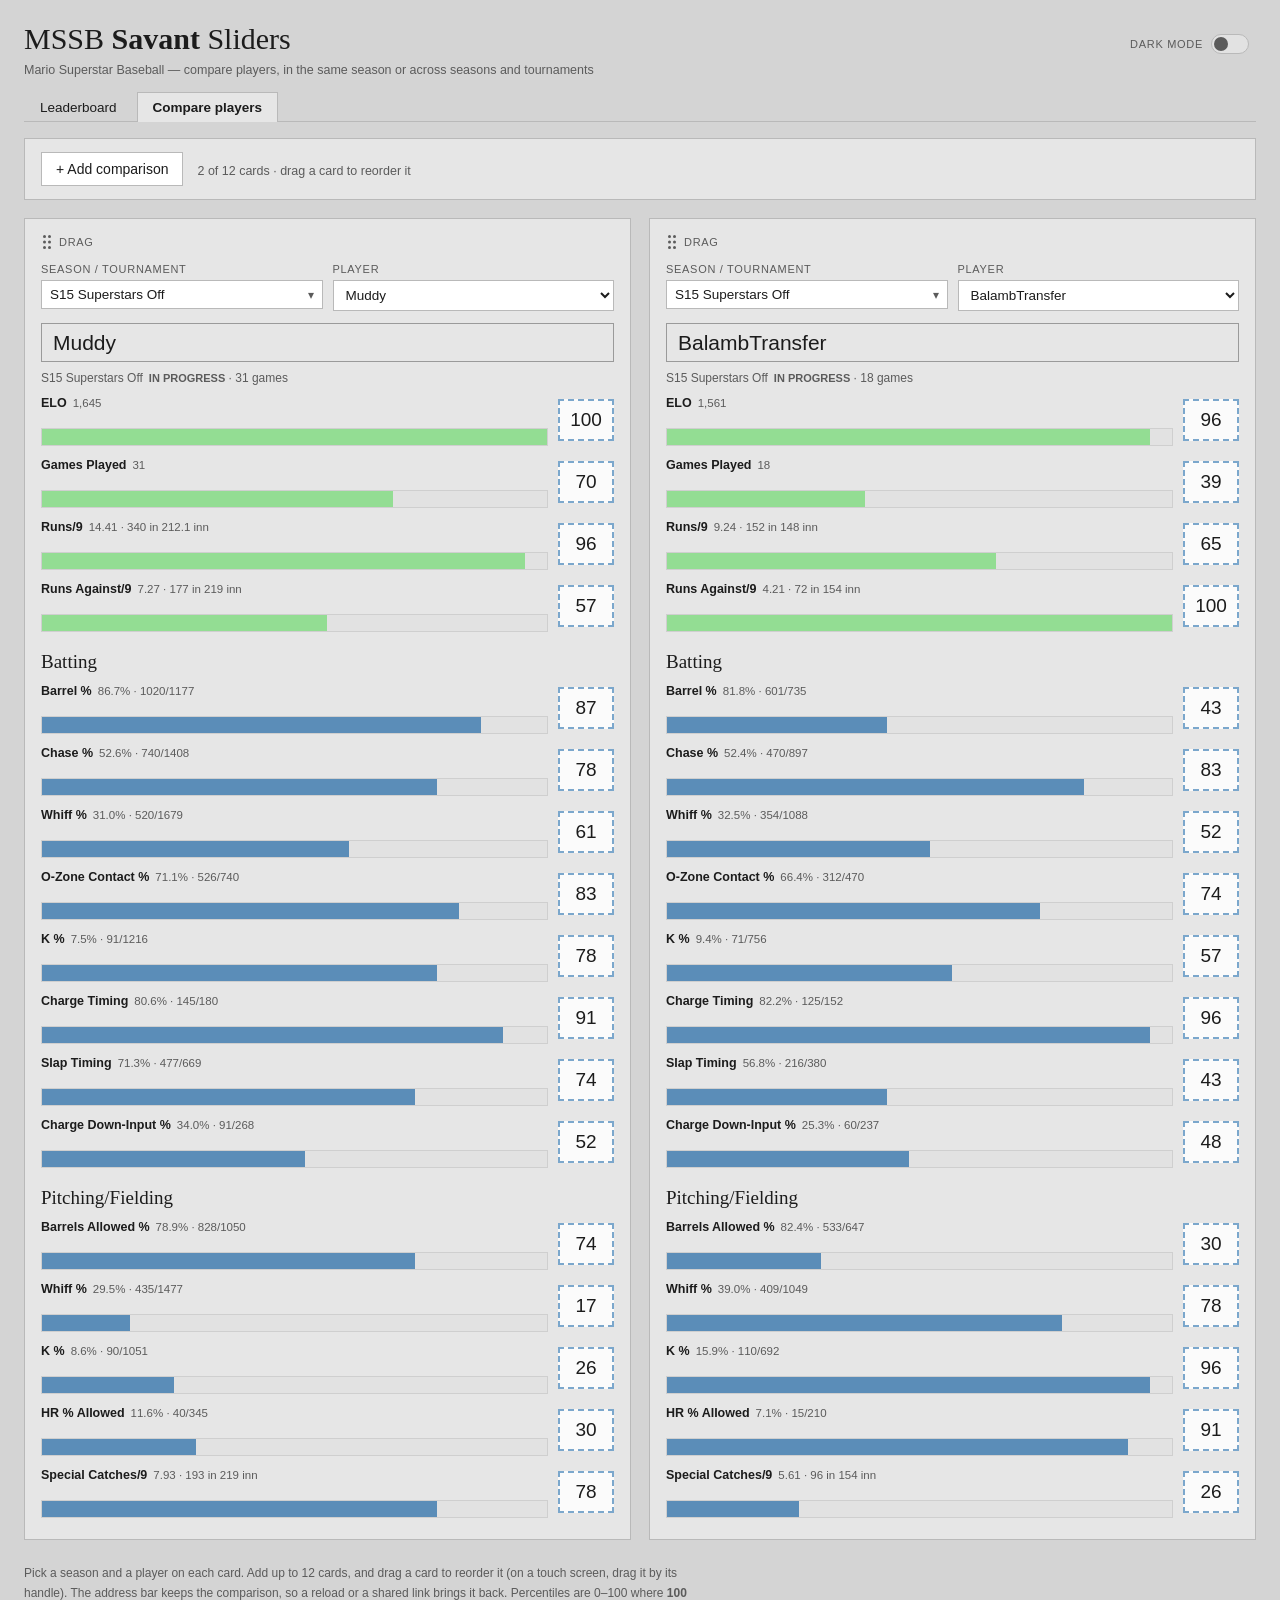
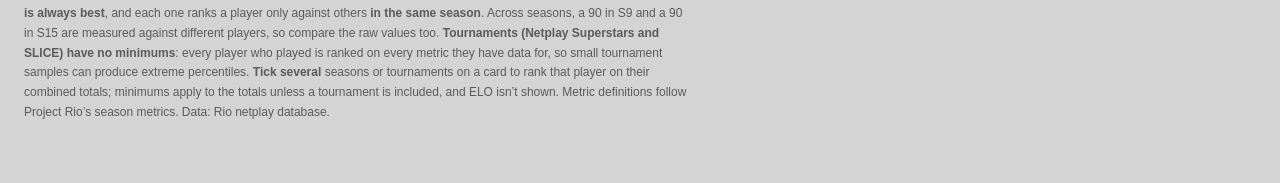
==== site/compare.html @ ea359dae "Add the official SLICE stars-off tournaments Discovery now also matches the official SLICE stars-off" ====
<!DOCTYPE html>
<html lang="en">
<head>
<meta charset="utf-8">
<meta name="viewport" content="width=device-width, initial-scale=1">
<title>Compare Players · MSSB Savant Sliders</title>
<script>
/* Apply a saved theme before the first paint, so a reload in dark mode doesn't flash light. */
try{var t=localStorage.getItem("mssb-theme");if(t==="dark"||t==="light")document.documentElement.setAttribute("data-theme",t);}catch(e){}
</script>
<link rel="stylesheet" href="shared.css">
<style>
  .controls .note{color:var(--muted);font-size:12.5px;margin:0 0 8px}

  /* Cards fill the row: two share it half and half; more wrap at 320px. */
  .cards{display:grid;grid-template-columns:repeat(auto-fit,minmax(min(320px,100%),1fr));gap:18px}
  .controls .note{min-width:0}
  .card{padding:10px 16px 16px;min-width:0;user-select:none;-webkit-user-select:none}

  .card-head{display:flex;align-items:center;justify-content:space-between;margin:0 -8px 8px}
  .grip{display:flex;align-items:center;gap:7px;background:none;border:1px solid transparent;
        padding:4px 8px;color:var(--muted);cursor:grab;touch-action:none;font-family:var(--sans);
        font-size:11px;text-transform:uppercase;letter-spacing:.7px}
  .grip:hover{border-color:var(--line);color:var(--ink)}
  .card-remove{background:none;border:1px solid transparent;font-size:23px;line-height:1;
               width:32px;height:32px;cursor:pointer;color:var(--muted)}
  .card-remove:hover{color:var(--ink);border-color:var(--line)}

  /* minmax(0,1fr) and min-width:0 let the menus shrink below their longest
     option, which would otherwise push a narrow card past the screen edge. */
  .card-controls{display:grid;grid-template-columns:minmax(0,1fr) minmax(0,1fr);gap:10px;margin-bottom:12px}
  .card-controls label{display:block;min-width:0;font-size:11px;color:var(--muted);text-transform:uppercase;
                       letter-spacing:.7px}
  .c-field{min-width:0}
  .card .picker-btn{margin-top:5px;padding:6px 8px;font-size:13.5px}
  .card-controls select{display:block;width:100%;margin-top:5px;background:var(--surface);color:var(--ink);
                        border:1px solid var(--line);padding:6px 8px;font-size:13.5px;
                        font-family:var(--sans);text-transform:none;letter-spacing:0}

  .c-title{background:var(--chrome);border:1px solid var(--boxborder);padding:5px 11px;font-size:21px;
           line-height:1.3;overflow:hidden;text-overflow:ellipsis;white-space:nowrap}
  .c-meta{color:var(--muted);font-size:12px;line-height:1.5;margin:7px 0 2px;min-height:18px}
  .floor-note{color:var(--why)}

  /* Every row is the same height in every card, so a metric sits at the same
     height across the whole comparison and can be read straight across. */
  .card .grp{font-size:19px;margin:14px 0 4px}
  .crow{display:grid;grid-template-columns:minmax(0,1fr) 56px;gap:10px;align-items:center;height:62px}
  .cstack{display:flex;flex-direction:column;min-width:0}
  .clab{font-size:12.5px;font-weight:700;line-height:1.35;white-space:nowrap;overflow:hidden;
        text-overflow:ellipsis}
  .clab .raw{display:inline;margin:0 0 0 6px}
  .card .why{height:15px;margin:0;white-space:nowrap;overflow:hidden;text-overflow:ellipsis}
  .card .strack{height:18px;margin-top:2px}
  .card .sval{height:42px;font-size:19px}
  .card .sval.na{font-size:14px}

  /* ---- dragging ---- */
  .card-placeholder{border:2px dashed var(--boxline);background:var(--drop-zone)}
  .card.dragging{box-shadow:0 16px 40px var(--shadow);opacity:.97}
  body.is-dragging, body.is-dragging *{cursor:grabbing !important}
</style>
</head>
<body>
<div class="wrap">
<header>
  <div class="topbar">
    <h1>MSSB <b>Savant</b> Sliders</h1>
    <button type="button" class="theme-toggle" id="theme-toggle" role="switch" aria-checked="false">
      <span>Dark mode</span><span class="tt-track" aria-hidden="true"><span class="tt-knob"></span></span>
    </button>
  </div>
  <p class="meta">Mario Superstar Baseball &mdash; compare players, in the same season or across seasons and tournaments</p>
  <nav class="tabs" aria-label="Pages">
    <a href="index.html">Leaderboard</a>
    <a href="compare.html" aria-current="page">Compare players</a>
  </nav>
</header>

<div id="warn"></div>

<div class="controls">
  <div>
    <button type="button" class="btn" id="add">+ Add comparison</button>
  </div>
  <p class="note" id="count"></p>
</div>

<div class="cards" id="cards"></div>
<div class="sr-only" id="live" aria-live="polite"></div>

<footer>
  Pick a season and a player on each card. Add up to 12 cards, and drag a card to reorder it
  (on a touch screen, drag it by its handle). The address bar keeps the comparison, so a
  reload or a shared link brings it back.
  Percentiles are 0&ndash;100 where <b>100 is always best</b>, and each one ranks a player only
  against others <b>in the same season</b>. Across seasons, a 90 in S9 and a 90 in S15 are
  measured against different players, so compare the raw values too.
  <b>Tournaments (Netplay Superstars and SLICE) have no minimums</b>: every player who played is ranked on every
  metric they have data for, so small tournament samples can produce extreme percentiles.
  <b>Tick several</b> seasons or tournaments on a card to rank that player on their combined totals;
  minimums apply to the totals unless a tournament is included, and ELO isn&rsquo;t shown.
  Metric definitions follow Project Rio&rsquo;s season metrics. Data: Rio netplay database.
</footer>
</div>

<script src="data/manifest.js"></script>
<script src="shared.js"></script>
<script>
"use strict";
const {METRICS, GROUPS, GCOLOR, fmt, esc, whyNot} = MSSB;
const MAX_CARDS = 12, MIN_CARDS = 2;
const grid = document.getElementById("cards");
const GRIP = `<svg width="10" height="16" viewBox="0 0 10 16" aria-hidden="true"><g fill="currentColor">
  <circle cx="2.5" cy="2.5" r="1.5"/><circle cx="7.5" cy="2.5" r="1.5"/><circle cx="2.5" cy="8" r="1.5"/>
  <circle cx="7.5" cy="8" r="1.5"/><circle cx="2.5" cy="13.5" r="1.5"/><circle cx="7.5" cy="13.5" r="1.5"/></g></svg>`;

const cards = ()=>[...grid.querySelectorAll(".card")];
const announce = msg=>{ document.getElementById("live").textContent = msg; };

/* ---- the comparison lives in the URL: #c=<season>[+<season>...]~<user id>,... ---- */
function readHash(){
  const m = location.hash.match(/^#c=([^&]*)/);
  if(!m) return [];
  return decodeURIComponent(m[1]).split(",").slice(0, MAX_CARDS).map(part=>{
    const [slugPart, id] = part.split("~");
    return {slugs: MSSB.orderSlugs((slugPart || "").split("+")), userId: /^\d+$/.test(id || "") ? +id : null};
  }).filter(spec=>spec.slugs.length);
}
function writeHash(){
  const specs = cards().map(el=>`${MSSB.selectionKey(el._st.slugs)}~${el._st.userId ?? ""}`);
  history.replaceState(null, "", "#c=" + specs.join(","));
}

/* ---- cards ---- */
let cardSeq = 0;
function addCard(spec){
  const el = document.createElement("section");
  const pickerId = "card-season-" + (++cardSeq);
  el.className = "card panel";
  el._st = {slugs: spec.slugs, userId: spec.userId, season: null};
  el.innerHTML = `
    <div class="card-head">
      <button type="button" class="grip" aria-label="Move card: drag it, or use the arrow keys">${GRIP}<span>Drag</span></button>
      <button type="button" class="card-remove" aria-label="Remove this card">&times;</button>
    </div>
    <div class="card-controls">
      <div class="c-field"><label for="${pickerId}">Season / Tournament</label><div class="c-season"></div></div>
      <label>Player<select class="c-player"></select></label>
    </div>
    <div class="c-title">&nbsp;</div>
    <div class="c-meta"></div>
    <div class="c-body"></div>`;

  MSSB.seasonPicker(el.querySelector(".c-season"), {
    selected: spec.slugs, buttonId: pickerId,
    onChange: slugs=>{ el._st.slugs = slugs; loadCard(el); },
  });
  el.querySelector(".c-player").onchange = e=>{
    el._st.userId = +e.target.value; renderCard(el); writeHash();
  };
  el.querySelector(".card-remove").onclick = ()=>{
    el.remove(); refreshChrome(); writeHash(); announce("Card removed.");
  };
  el.querySelector(".grip").onkeydown = e=>moveByKey(el, e);

  grid.appendChild(el);
  loadCard(el);
  refreshChrome();
  return el;
}

function loadCard(el){
  const key = MSSB.selectionKey(el._st.slugs), sameKey = ()=>MSSB.selectionKey(el._st.slugs) === key;
  el.querySelector(".c-body").innerHTML = `<p class="sub">Loading&hellip;</p>`;
  MSSB.loadSelection(el._st.slugs).then(season=>{
    if(!sameKey() || !el.isConnected) return;   /* changed or removed meanwhile */
    el._st.season = season;
    const ps = el.querySelector(".c-player");
    ps.innerHTML = "";
    season.players.forEach(p=>{   /* already sorted by name */
      const o = document.createElement("option"); o.value = String(p.id); o.textContent = p.name;
      ps.appendChild(o);
    });
    /* A user id is the same in every season, so switching season keeps the
       player whenever they played in the new one. */
    if(!season.byId.has(el._st.userId)) el._st.userId = pickDefault(season, el);
    if(el._st.userId != null) ps.value = String(el._st.userId);
    renderCard(el);
    writeHash();
  }, err=>{
    if(!sameKey()) return;
    el._st.season = null;
    el.querySelector(".c-player").innerHTML = "";
    el.querySelector(".c-title").innerHTML = "&nbsp;";
    el.querySelector(".c-meta").textContent = "";
    el.querySelector(".c-body").innerHTML = `<div class="warn">${esc(err.message)}</div>`;
  });
}

/* The best ELO player in the selection who isn't already on another card with the
   same selection (most games, for a multiple selection, which has no ELO). */
function pickDefault(season, el){
  const key = season.entry.slug;
  const taken = new Set(cards().filter(c=>c!==el && MSSB.selectionKey(c._st.slugs)===key).map(c=>c._st.userId));
  const games = METRICS.find(m=>m.k==="gen_games_played");
  const pick = season.board(METRICS[0]).find(p=>!taken.has(p.id))
    || season.board(games).find(p=>!taken.has(p.id))
    || season.players.find(p=>!taken.has(p.id)) || season.players[0];
  return pick ? pick.id : null;
}

function renderCard(el){
  const season = el._st.season;
  if(!season) return;
  const s = season.entry, p = season.byId.get(el._st.userId);
  const title = el.querySelector(".c-title"), meta = el.querySelector(".c-meta"),
        body = el.querySelector(".c-body");
  if(season.missing.length){
    title.innerHTML = "&nbsp;"; meta.textContent = "";
    body.innerHTML = `<div class="warn">${esc(s.name)} is missing ${esc(season.missing.join(", "))}.</div>`;
    return;
  }
  if(!p){
    title.innerHTML = "&nbsp;";
    meta.innerHTML = esc(s.name) + MSSB.badge(s);
    body.innerHTML = `<p class="sub">No players in this season yet.</p>`;
    return;
  }
  const games = season.games(p), minGames = (MSSB.rules.gen_games_played || [])[1];
  title.textContent = p.name;
  const tournament = MSSB.isTournament(s), combined = MSSB.isCombined(s);
  const note = combined
    ? `<span class="floor-note" title="${esc(s.name + ". Ranked on combined totals. " + MSSB.ELO_NOTE)}">combined${
        s.includesTournament ? ", no minimums" : minGames != null && games < minGames ? `, below the ${minGames}-game floor` : ""
      }</span>`
    : tournament
      ? `<span class="floor-note" title="${esc(MSSB.TOURNAMENT_NOTE)}">tournament, no minimums</span>`
      : minGames != null && games < minGames ? `<span class="floor-note">below the ${minGames}-game floor</span>` : "";
  meta.innerHTML = `<span title="${esc(s.name)}">${esc(combined ? s.label : s.name)}</span>` +
    (combined ? "" : MSSB.badge(s)) + ` &middot; ${games} game${games===1 ? "" : "s"}` +
    (note ? ` &middot; ${note}` : "");
  body.innerHTML = GROUPS.map(([gk, gl])=>
    (gl ? `<div class="grp">${gl}</div>` : "") +
    METRICS.filter(m=>m.g===gk).map(m=>rowHTML(season, p, m, games)).join("")
  ).join("");
}

function rowHTML(season, p, m, games){
  const c = season.cell(p, m) || {};
  const n = MSSB.counts(m, c);
  const counts = n ? ` · ${n.text}` : "";
  const why = c.ok ? "" : whyNot(m, c, games, season.entry);
  const tip = n ? n.title : `${m.label}: ${fmt(m, c.value)}`;
  const box = c.ok
    ? `<div class="sval" title="${c.pct.toFixed(1)}th percentile of ${c.pool} players in ${esc(season.entry.name)}">${Math.round(c.pct)}</div>`
    : `<div class="sval na" title="${esc(why)}">n/a</div>`;
  return `<div class="crow">
    <div class="cstack">
      <div class="clab" title="${esc(tip)}">${m.label}<span class="raw">${fmt(m, c.value)}${counts}</span></div>
      <div class="why">${esc(why)}</div>
      <div class="strack"><i style="width:${c.ok ? c.pct : 0}%;background:${GCOLOR[m.g]}"></i></div>
    </div>${box}</div>`;
}

function refreshChrome(){
  const n = cards().length;
  document.getElementById("add").disabled = n >= MAX_CARDS;
  document.getElementById("count").textContent =
    `${n} of ${MAX_CARDS} cards` + (n >= MAX_CARDS ? " (maximum)" : "") + " · drag a card to reorder it";
  cards().forEach(c=>{ c.querySelector(".card-remove").hidden = n <= MIN_CARDS; });
}

document.getElementById("add").onclick = ()=>{
  if(cards().length >= MAX_CARDS) return;
  const last = cards().at(-1);
  const el = addCard({slugs: last ? last._st.slugs.slice() : [MSSB.latestSeason().slug], userId: null});
  el.scrollIntoView({behavior: "smooth", block: "nearest"});
  announce(`Card ${cards().length} added.`);
};

/* ---- reordering: keyboard ---- */
function moveByKey(el, e){
  const all = cards(), i = all.indexOf(el);
  const to = {ArrowLeft: i-1, ArrowUp: i-1, ArrowRight: i+1, ArrowDown: i+1, Home: 0, End: all.length-1}[e.key];
  if(to === undefined) return;
  e.preventDefault();
  const j = Math.max(0, Math.min(all.length-1, to));
  if(j === i) return;
  grid.insertBefore(el, j < i ? all[j] : all[j].nextSibling);
  el.querySelector(".grip").focus();
  writeHash();
  announce(`Moved to position ${j+1} of ${all.length}.`);
}

/* ---- reordering: drag ----
   Pointer events rather than HTML drag-and-drop, which never fires for touch.
   The card follows the pointer while a placeholder holds its slot in the grid;
   the placeholder moves to whichever card the pointer is over. */
let drag = null;

grid.addEventListener("pointerdown", e=>{
  if(e.button !== 0 || drag) return;
  const card = e.target.closest(".card");
  if(!card || e.target.closest("select, .card-remove, .picker")) return;
  /* Touch and pen start a drag only from the handle, so the page still scrolls. */
  if(e.pointerType !== "mouse" && !e.target.closest(".grip")) return;
  if(e.pointerType === "mouse") e.preventDefault();
  drag = {card, pointerId: e.pointerId, x0: e.clientX, y0: e.clientY,
          x: e.clientX, y: e.clientY, started: false};
});

window.addEventListener("pointermove", e=>{
  if(!drag || e.pointerId !== drag.pointerId) return;
  drag.x = e.clientX; drag.y = e.clientY;
  if(!drag.started){
    if(Math.hypot(drag.x - drag.x0, drag.y - drag.y0) < 6) return;   /* a click, not a drag */
    startDrag();
  }
  follow();
});
window.addEventListener("pointerup", endDrag);
window.addEventListener("pointercancel", endDrag);

function startDrag(){
  const card = drag.card, r = card.getBoundingClientRect();
  drag.dx = drag.x0 - r.left;
  drag.dy = drag.y0 - r.top;
  drag.ph = document.createElement("div");
  drag.ph.className = "card-placeholder";
  drag.ph.style.minHeight = r.height + "px";
  grid.insertBefore(drag.ph, card);
  Object.assign(card.style, {position: "fixed", left: r.left + "px", top: r.top + "px",
    width: r.width + "px", height: r.height + "px", zIndex: 50, pointerEvents: "none", margin: 0});
  card.classList.add("dragging");
  document.body.classList.add("is-dragging");
  drag.started = true;
  requestAnimationFrame(autoScroll);
}

function follow(){
  const {card, ph, x, y} = drag;
  card.style.left = (x - drag.dx) + "px";
  card.style.top = (y - drag.dy) + "px";
  const others = [...grid.children].filter(n=>n !== card);
  const over = others.find(n=>{
    if(n === ph) return false;
    const r = n.getBoundingClientRect();
    return x >= r.left && x <= r.right && y >= r.top && y <= r.bottom;
  });
  if(!over) return;
  grid.insertBefore(ph, others.indexOf(over) < others.indexOf(ph) ? over : over.nextSibling);
}

/* Scroll while the pointer is held near the top or bottom of the window. */
function autoScroll(){
  if(!drag || !drag.started) return;
  const edge = 70;
  let dy = 0;
  if(drag.y < edge) dy = -Math.ceil((edge - drag.y) / 4);
  else if(drag.y > innerHeight - edge) dy = Math.ceil((drag.y - (innerHeight - edge)) / 4);
  if(dy){ window.scrollBy(0, dy); follow(); }
  requestAnimationFrame(autoScroll);
}

function endDrag(e){
  if(!drag || (e && e.pointerId !== drag.pointerId)) return;
  const {card, ph, started} = drag;
  drag = null;
  if(!started) return;
  grid.insertBefore(card, ph);
  ph.remove();
  card.removeAttribute("style");
  card.classList.remove("dragging");
  document.body.classList.remove("is-dragging");
  writeHash();
  announce(`Moved to position ${cards().indexOf(card)+1} of ${cards().length}.`);
}

function init(){
  if(!MSSB.seasons.length){
    document.getElementById("warn").innerHTML = `<div class="warn">No season data found. Run
      <code>python build_seasons.py</code> to generate <code>site/data/</code>.</div>`;
    document.getElementById("add").disabled = true;
    return;
  }
  const specs = readHash();
  while(specs.length < MIN_CARDS) specs.push({slugs: [MSSB.latestSeason().slug], userId: null});
  specs.forEach(addCard);
}
init();
</script>
</body>
</html>
---- site/shared.css ----
/* Shared by index.html (leaderboard) and compare.html. */

/* ---- colours ----
   Every colour on the site is one of these tokens. Light is the default. Dark
   applies when the visitor flips the toggle (data-theme="dark" on <html>), or
   when their device prefers dark and they haven't chosen light. The dark set
   is listed twice because CSS can't share one block between a media query and
   an attribute selector. */
:root{
  color-scheme:light;
  --bg:#d4d4d4;
  --chrome:#e6e6e6;
  --line:#b9b9b9;
  --track:#e2e2e2;
  --trackline:#cfcfcf;
  --green:#93dd93;
  --blue:#5b8db8;
  --ink:#1c1c1c;
  --muted:#5b5b5b;
  --boxbg:#fbfbfb;
  --boxline:#7ba7cc;
  --boxborder:#9a9a9a;      /* player name box */
  --rowline:#d0d0d0;        /* leaderboard dividers */
  --surface:#fff;           /* menus and buttons */
  --surface-hover:#f3f3f3;
  --na:#9a9a9a;
  --why:#8a4b00;            /* "needs 10 games" notes */
  --link:#2c5d8a;
  --badge-bg:#2f6b2f;
  --badge-ink:#e3f6e3;
  --warn-bg:#f6d9d9;
  --warn-line:#c07a7a;
  --warn-ink:#6d1f1f;
  --code-bg:#ededed;
  --code-line:#cfcfcf;
  --shadow:rgba(0,0,0,.25);
  --backdrop:rgba(0,0,0,.45);
  --drop-zone:rgba(123,167,204,.14);
  --serif:Georgia,"Times New Roman",serif;
  --sans:Arial,Helvetica,-apple-system,"Segoe UI",sans-serif;
}
@media (prefers-color-scheme: dark){
  :root:not([data-theme="light"]){
    color-scheme:dark;
    --bg:#1b1d20; --chrome:#26292d; --line:#3d4147; --track:#33373d; --trackline:#42474e;
    --green:#7fd08a; --blue:#6b9fcd; --ink:#e4e6e8; --muted:#a4a9af;
    --boxbg:#1d2023; --boxline:#6b9fcd; --boxborder:#565b62; --rowline:#34383e;
    --surface:#1d2023; --surface-hover:#2d3136; --na:#737980; --why:#e3a35a; --link:#8cb8e0;
    --badge-bg:#2f6b2f; --badge-ink:#e3f6e3;
    --warn-bg:#3b2326; --warn-line:#7c3f43; --warn-ink:#f4c7c9;
    --code-bg:#2d3136; --code-line:#42474e;
    --shadow:rgba(0,0,0,.6); --backdrop:rgba(0,0,0,.65); --drop-zone:rgba(107,159,205,.16);
  }
}
:root[data-theme="dark"]{
  color-scheme:dark;
  --bg:#1b1d20; --chrome:#26292d; --line:#3d4147; --track:#33373d; --trackline:#42474e;
  --green:#7fd08a; --blue:#6b9fcd; --ink:#e4e6e8; --muted:#a4a9af;
  --boxbg:#1d2023; --boxline:#6b9fcd; --boxborder:#565b62; --rowline:#34383e;
  --surface:#1d2023; --surface-hover:#2d3136; --na:#737980; --why:#e3a35a; --link:#8cb8e0;
  --badge-bg:#2f6b2f; --badge-ink:#e3f6e3;
  --warn-bg:#3b2326; --warn-line:#7c3f43; --warn-ink:#f4c7c9;
  --code-bg:#2d3136; --code-line:#42474e;
  --shadow:rgba(0,0,0,.6); --backdrop:rgba(0,0,0,.65); --drop-zone:rgba(107,159,205,.16);
}

*{box-sizing:border-box}
body{margin:0;background:var(--bg);color:var(--ink);font-family:var(--sans);font-size:14px}
.wrap{max-width:1440px;margin:0 auto;padding:22px 24px 60px}

header h1{font-family:var(--serif);font-weight:400;font-size:30px;margin:0 0 4px}
header h1 b{font-weight:700}
.meta{color:var(--muted);font-size:12.5px;margin:0 0 12px;line-height:1.6}
/* Inline, not inline-block: an inline element's vertical padding doesn't grow
   the line, so a FINAL pill and plain IN PROGRESS text take the same height
   and compare cards stay row-aligned across seasons. */
.badge{display:inline;background:var(--badge-bg);color:var(--badge-ink);font-size:11px;font-weight:700;
       padding:2px 9px;border-radius:20px;margin-left:6px;line-height:1}
.badge.live{background:none;color:inherit;padding:0;border-radius:0}

/* ---- title row and dark mode switch ---- */
.topbar{display:flex;align-items:flex-start;justify-content:space-between;gap:16px}
.theme-toggle{flex:none;display:inline-flex;align-items:center;gap:8px;margin-top:7px;
              background:none;border:1px solid transparent;padding:4px 6px;color:var(--muted);
              font-family:var(--sans);font-size:11px;text-transform:uppercase;letter-spacing:.7px;
              cursor:pointer}
.theme-toggle:hover{color:var(--ink)}
.tt-track{position:relative;width:38px;height:20px;border-radius:10px;background:var(--track);
          border:1px solid var(--line);transition:background-color .15s,border-color .15s}
.tt-knob{position:absolute;top:2px;left:2px;width:14px;height:14px;border-radius:50%;
         background:var(--muted);transition:transform .15s,background-color .15s}
.theme-toggle[aria-checked="true"] .tt-track{background:var(--blue);border-color:var(--blue)}
.theme-toggle[aria-checked="true"] .tt-knob{transform:translateX(18px);background:#fff}
@media (prefers-reduced-motion: reduce){ .tt-track,.tt-knob{transition:none} }

/* ---- page tabs ---- */
.tabs{display:flex;gap:4px;margin:0 0 16px;border-bottom:1px solid var(--line)}
.tabs a{padding:7px 15px;color:var(--ink);text-decoration:none;font-size:13.5px;
        border:1px solid transparent;border-bottom:none;margin-bottom:-1px}
.tabs a[aria-current="page"]{background:var(--chrome);border-color:var(--line);font-weight:700}
.tabs a:not([aria-current]):hover{text-decoration:underline}
.tabs a:focus-visible{outline:2px solid var(--boxline);outline-offset:1px}

/* ---- controls ---- */
.controls{display:flex;gap:14px;flex-wrap:wrap;align-items:flex-end;
          background:var(--chrome);border:1px solid var(--line);padding:13px 16px;margin-bottom:18px}
.controls label{display:block;font-size:11px;color:var(--muted);text-transform:uppercase;
                letter-spacing:.7px;margin-bottom:5px}
.controls select{background:var(--surface);color:var(--ink);border:1px solid var(--line);
          padding:7px 9px;font-size:14px;font-family:var(--sans);min-width:210px}
select:focus-visible,button:focus-visible{outline:2px solid var(--boxline);outline-offset:1px}
.btn{background:var(--surface);color:var(--ink);border:1px solid var(--line);padding:7px 14px;
     font-size:14px;font-family:var(--sans);cursor:pointer;line-height:1.3}
.btn:hover:not(:disabled){background:var(--surface-hover)}
.btn:disabled{color:var(--na);cursor:default}

/* ---- metric definitions dialog ---- */
dialog.defs{border:1px solid var(--line);padding:0;width:calc(100% - 32px);max-width:680px;
            background:var(--chrome);color:var(--ink);box-shadow:0 12px 40px var(--shadow)}
dialog.defs::backdrop{background:var(--backdrop)}
.defs-inner{padding:18px 24px 24px;max-height:calc(100vh - 80px);overflow:auto}
.defs-head{display:flex;align-items:center;justify-content:space-between;gap:12px}
.defs-head h2{font-family:var(--serif);font-weight:400;font-size:25px;margin:0}
.defs-close{background:none;border:1px solid transparent;font-size:26px;line-height:1;
            width:36px;height:36px;cursor:pointer;color:var(--muted)}
.defs-close:hover{color:var(--ink);border-color:var(--line)}
.defs-note{color:var(--muted);font-size:12.5px;line-height:1.55;margin:6px 0 4px}
.defs h3{font-family:var(--serif);font-weight:400;font-size:21px;margin:20px 0 4px;
         padding-bottom:5px;border-bottom:1px solid var(--line)}
.defs dl{margin:0}
.defs dt{font-weight:700;font-size:13.5px;margin-top:12px}
.defs dd{margin:3px 0 0;font-size:13px;line-height:1.5}
.defs-rule{display:block;color:var(--muted);font-size:12px;margin-top:2px}

/* ---- season / tournament picker ---- */
.picker{position:relative;display:block}
.picker-btn{display:flex;align-items:center;justify-content:space-between;gap:10px;width:100%;
            background:var(--surface);color:var(--ink);border:1px solid var(--line);padding:7px 9px;
            font-size:14px;font-family:var(--sans);cursor:pointer;text-align:left}
.picker-label{overflow:hidden;text-overflow:ellipsis;white-space:nowrap}
.picker-caret{flex:none;color:var(--muted);font-size:12px}
.picker-panel{position:absolute;z-index:40;top:calc(100% + 4px);left:0;width:max-content;min-width:100%;
              max-width:min(440px, calc(100vw - 24px));max-height:min(62vh, 480px);overflow:auto;
              background:var(--chrome);border:1px solid var(--line);box-shadow:0 10px 30px var(--shadow);
              padding:6px 0 8px;text-transform:none;letter-spacing:0}
.picker-hint{margin:4px 12px 6px;font-size:12px;line-height:1.45;color:var(--muted)}
.picker-hint.picker-warn{color:var(--why)}
.picker-group-title{font-size:11px;text-transform:uppercase;letter-spacing:.7px;color:var(--muted);padding:9px 12px 3px}
.picker-row{display:flex;align-items:center;gap:8px;padding:2px 12px}
.picker-row:hover{background:var(--surface-hover)}
.picker-row input{margin:0;flex:none;accent-color:var(--blue)}
.picker-name{background:none;border:0;padding:4px 0;font-family:var(--sans);font-size:13.5px;color:var(--ink);
             cursor:pointer;text-align:left}
.picker-name:hover{text-decoration:underline}
.picker-meta{margin-left:auto;padding-left:16px;font-size:11.5px;color:var(--muted);white-space:nowrap}

/* ---- tournament note (no minimums) ---- */
.mode-note{background:var(--chrome);border:1px solid var(--line);border-left:4px solid var(--why);
           padding:9px 14px;margin:-6px 0 18px;font-size:13px;line-height:1.5;color:var(--ink)}
.mode-note b{color:var(--why)}
.defs-tournament{border-left:3px solid var(--why);padding-left:10px}

.panel{background:var(--chrome);border:1px solid var(--line);padding:16px 18px 18px}
.panel h2{font-family:var(--serif);font-weight:400;font-size:21px;margin:0 0 2px}
.panel .sub{color:var(--muted);font-size:12px;margin:0 0 12px}

/* ---- slider pieces ---- */
.grp{font-family:var(--serif);font-size:23px;margin:24px 0 13px}
.grp:first-of-type{margin-top:4px}
.raw{display:block;font-weight:400;font-size:11.5px;color:var(--muted);
     font-variant-numeric:tabular-nums;margin-top:1px}
.why{display:block;font-weight:400;font-size:11px;color:var(--why);margin-top:1px}
.strack{background:var(--track);border:1px solid var(--trackline);height:31px;min-width:0}
.strack>i{display:block;height:100%}
.sval{background:var(--boxbg);border:2px dashed var(--boxline);height:47px;
      display:flex;align-items:center;justify-content:center;font-size:21px;
      font-variant-numeric:tabular-nums}
.sval.na{color:var(--na);font-size:15px}

footer{color:var(--muted);font-size:12px;margin-top:24px;line-height:1.65;max-width:100ch}
footer a{color:var(--link)}
.warn{background:var(--warn-bg);border:1px solid var(--warn-line);color:var(--warn-ink);padding:11px 15px;
      margin-bottom:15px;font-size:13.5px}
code{font-family:Consolas,"Courier New",monospace;font-size:.9em;background:var(--code-bg);
     border:1px solid var(--code-line);padding:.5px 4px}
.sr-only{position:absolute;width:1px;height:1px;padding:0;margin:-1px;overflow:hidden;
         clip:rect(0,0,0,0);white-space:nowrap;border:0}
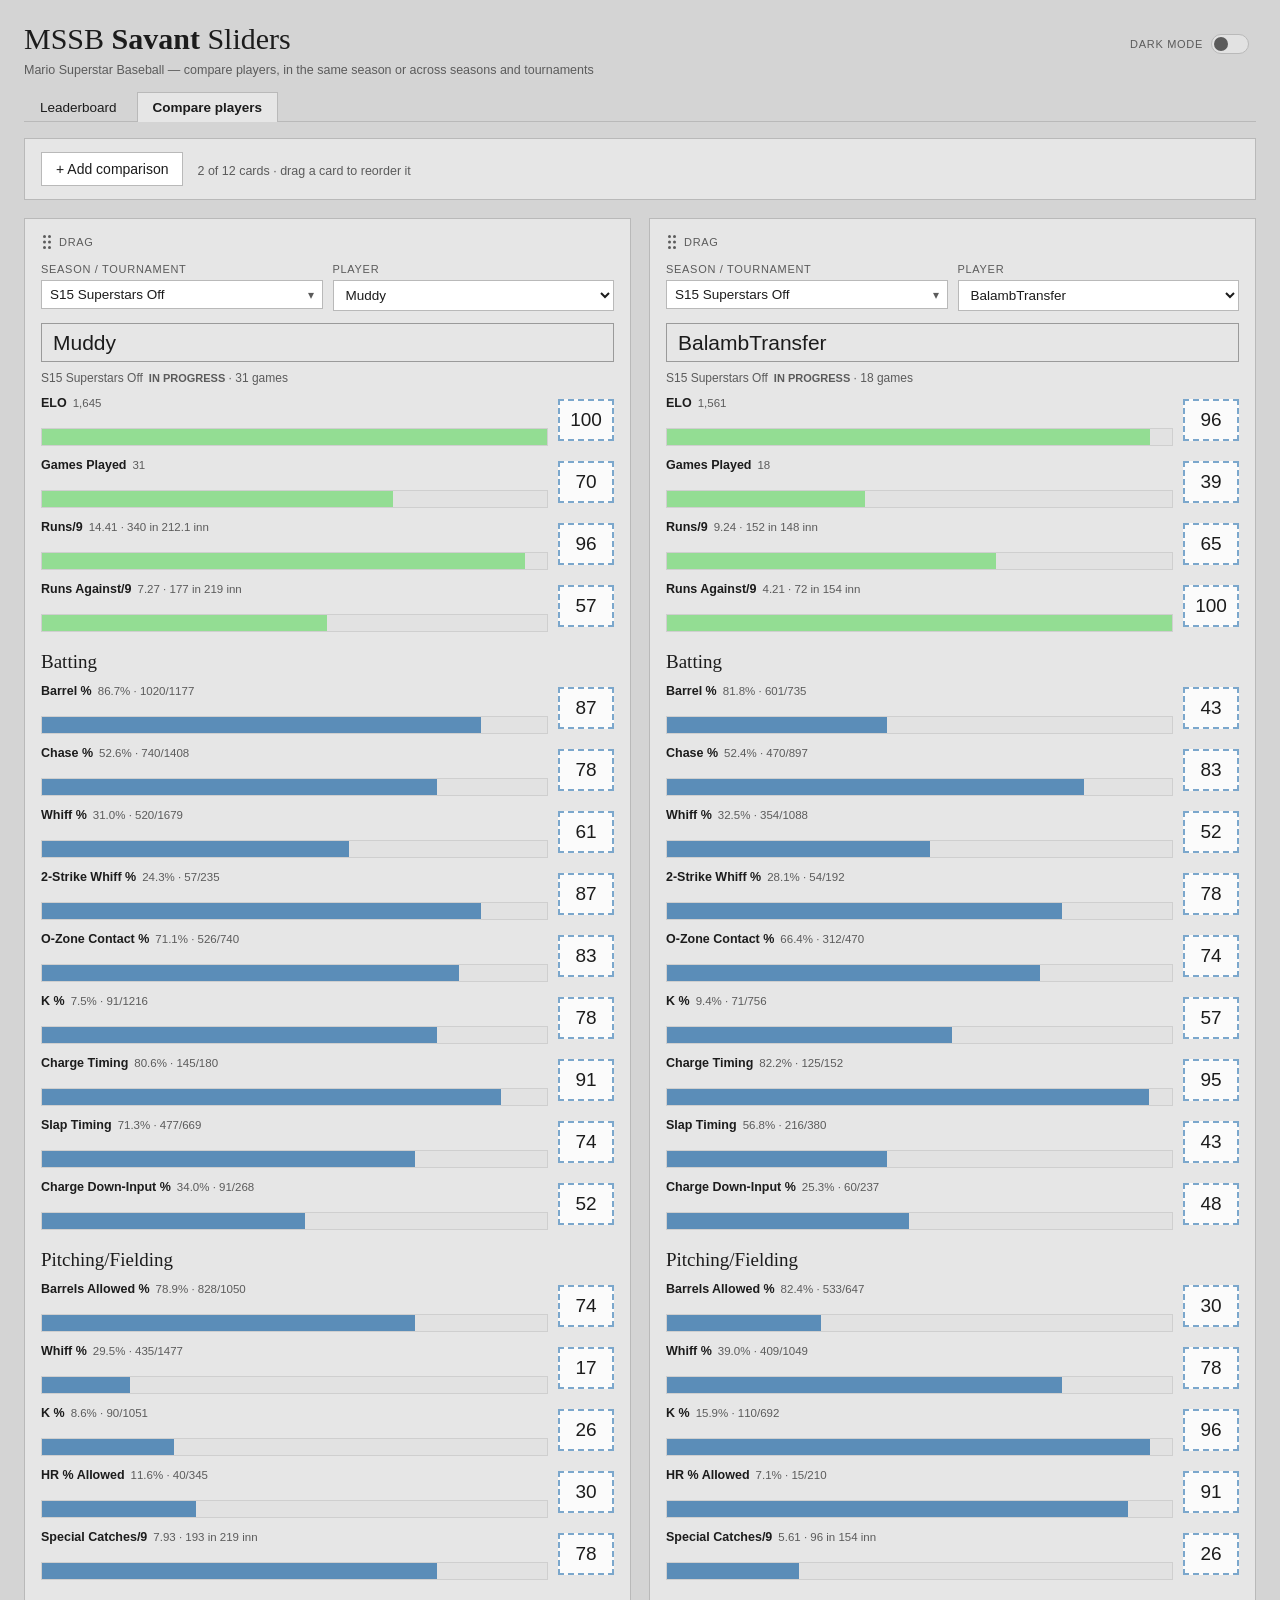
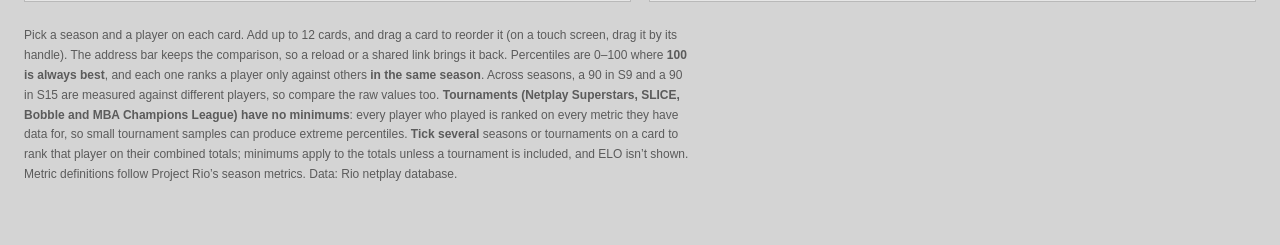
==== commit 12a09ae1: "Add Bobble and MBA Champions League tournaments Discover two more stars-off tournament series, ranke" ====
--- a/site/compare.html
+++ b/site/compare.html
@@ -96,8 +96,9 @@
   Percentiles are 0&ndash;100 where <b>100 is always best</b>, and each one ranks a player only
   against others <b>in the same season</b>. Across seasons, a 90 in S9 and a 90 in S15 are
   measured against different players, so compare the raw values too.
-  <b>Tournaments (Netplay Superstars and SLICE) have no minimums</b>: every player who played is ranked on every
-  metric they have data for, so small tournament samples can produce extreme percentiles.
+  <b>Tournaments (Netplay Superstars, SLICE, Bobble and MBA Champions League) have no minimums</b>: every
+  player who played is ranked on every metric they have data for, so small tournament samples can produce
+  extreme percentiles.
   <b>Tick several</b> seasons or tournaments on a card to rank that player on their combined totals;
   minimums apply to the totals unless a tournament is included, and ELO isn&rsquo;t shown.
   Metric definitions follow Project Rio&rsquo;s season metrics. Data: Rio netplay database.
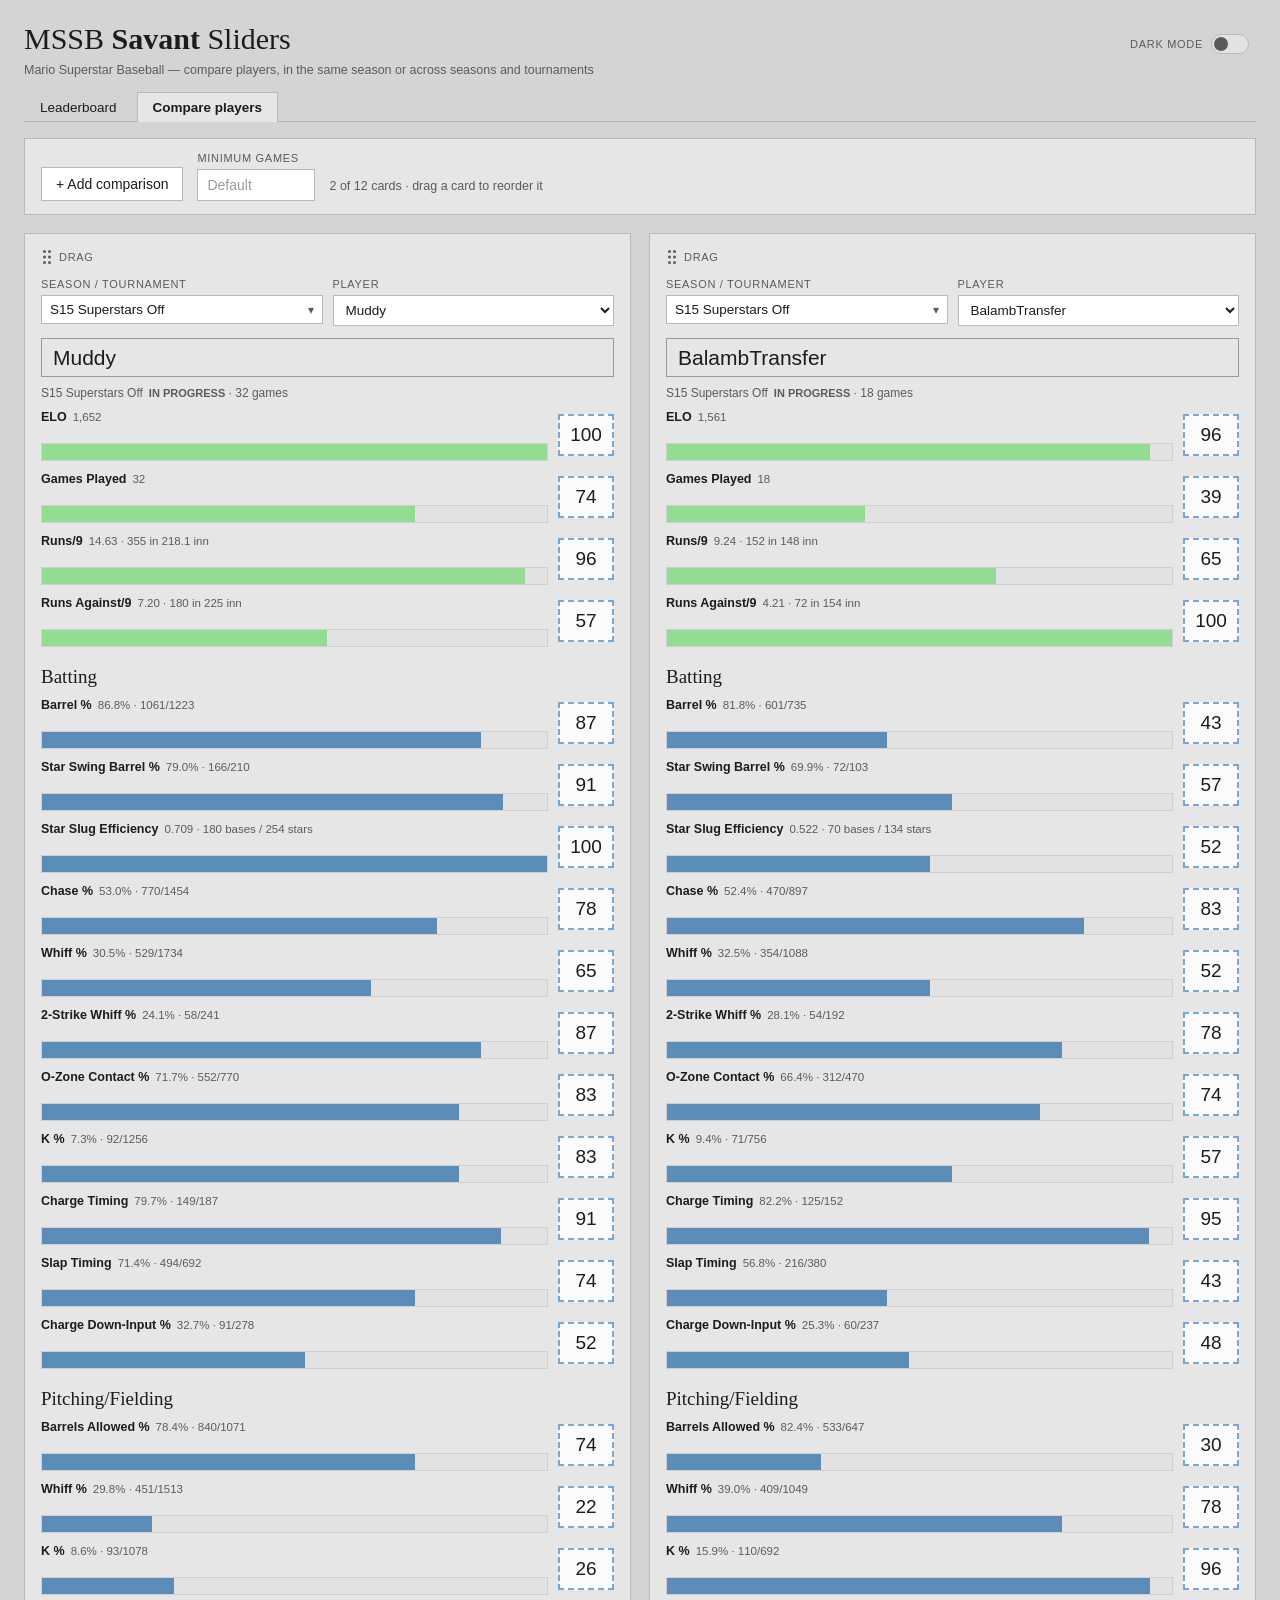
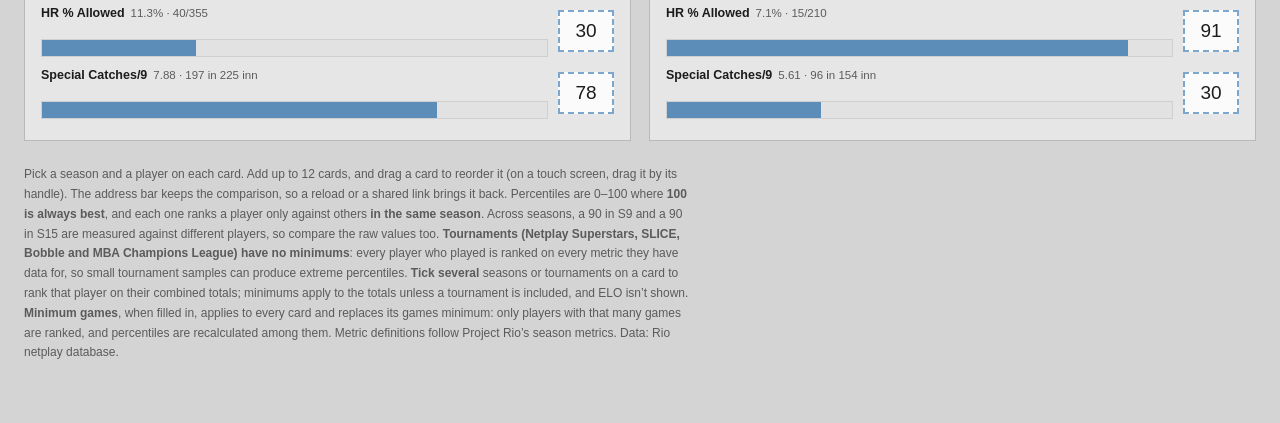
==== commit f67cf371: "Add an optional minimum games filter to both pages A "Minimum games" box replaces the games minimum " ====
--- a/site/compare.html
+++ b/site/compare.html
@@ -83,6 +83,11 @@
   <div>
     <button type="button" class="btn" id="add">+ Add comparison</button>
   </div>
+  <div>
+    <label for="min-games">Minimum games</label>
+    <input type="number" id="min-games" class="min-games" min="1" max="999" step="1" inputmode="numeric"
+           placeholder="Default" title="Only rank players with at least this many games, on every card. Blank: the usual rules.">
+  </div>
   <p class="note" id="count"></p>
 </div>
 
@@ -101,6 +106,8 @@
   extreme percentiles.
   <b>Tick several</b> seasons or tournaments on a card to rank that player on their combined totals;
   minimums apply to the totals unless a tournament is included, and ELO isn&rsquo;t shown.
+  <b>Minimum games</b>, when filled in, applies to every card and replaces its games minimum: only
+  players with that many games are ranked, and percentiles are recalculated among them.
   Metric definitions follow Project Rio&rsquo;s season metrics. Data: Rio netplay database.
 </footer>
 </div>
@@ -118,9 +125,12 @@
 
 const cards = ()=>[...grid.querySelectorAll(".card")];
 const announce = msg=>{ document.getElementById("live").textContent = msg; };
-
-/* ---- the comparison lives in the URL: #c=<season>[+<season>...]~<user id>,... ---- */
+let minGames = null;   /* the minimum games filter, shared by every card */
+
+/* ---- the comparison lives in the URL: #c=<season>[+<season>...]~<user id>,...[&min=<games>] ---- */
 function readHash(){
+  const mg = location.hash.match(/[#&]min=(\d+)/);
+  minGames = mg ? MSSB.parseMinGames(mg[1]) : null;
   const m = location.hash.match(/^#c=([^&]*)/);
   if(!m) return [];
   return decodeURIComponent(m[1]).split(",").slice(0, MAX_CARDS).map(part=>{
@@ -130,7 +140,7 @@
 }
 function writeHash(){
   const specs = cards().map(el=>`${MSSB.selectionKey(el._st.slugs)}~${el._st.userId ?? ""}`);
-  history.replaceState(null, "", "#c=" + specs.join(","));
+  history.replaceState(null, "", "#c=" + specs.join(",") + (minGames == null ? "" : "&min=" + minGames));
 }
 
 /* ---- cards ---- */
@@ -172,9 +182,10 @@
 }
 
 function loadCard(el){
-  const key = MSSB.selectionKey(el._st.slugs), sameKey = ()=>MSSB.selectionKey(el._st.slugs) === key;
+  const cardKey = ()=>MSSB.selectionKey(el._st.slugs) + "@" + (minGames ?? "");
+  const key = cardKey(), sameKey = ()=>cardKey() === key;
   el.querySelector(".c-body").innerHTML = `<p class="sub">Loading&hellip;</p>`;
-  MSSB.loadSelection(el._st.slugs).then(season=>{
+  MSSB.loadSelection(el._st.slugs, minGames).then(season=>{
     if(!sameKey() || !el.isConnected) return;   /* changed or removed meanwhile */
     el._st.season = season;
     const ps = el.querySelector(".c-player");
@@ -228,16 +239,23 @@
     body.innerHTML = `<p class="sub">No players in this season yet.</p>`;
     return;
   }
-  const games = season.games(p), minGames = (MSSB.rules.gen_games_played || [])[1];
+  const games = season.games(p), seasonFloor = (MSSB.rules.gen_games_played || [])[1];
   title.textContent = p.name;
-  const tournament = MSSB.isTournament(s), combined = MSSB.isCombined(s);
+  const tournament = MSSB.isTournament(s), combined = MSSB.isCombined(s), min = s.minGames ?? null;
+  /* Kept no longer than the usual notes, so the meta line never wraps onto a
+     second line in one card only and pushes its rows out of line. */
+  const filterTip = min != null ? ` Minimum games filter: only players with ${min}+ games are ranked.` : "";
   const note = combined
-    ? `<span class="floor-note" title="${esc(s.name + ". Ranked on combined totals. " + MSSB.ELO_NOTE)}">combined${
-        s.includesTournament ? ", no minimums" : minGames != null && games < minGames ? `, below the ${minGames}-game floor` : ""
+    ? `<span class="floor-note" title="${esc(s.name + ". Ranked on combined totals. " + MSSB.ELO_NOTE + filterTip)}">combined${
+        min != null ? `, min ${min} games`
+        : s.includesTournament ? ", no minimums" : seasonFloor != null && games < seasonFloor ? `, below the ${seasonFloor}-game floor` : ""
       }</span>`
     : tournament
-      ? `<span class="floor-note" title="${esc(MSSB.TOURNAMENT_NOTE)}">tournament, no minimums</span>`
-      : minGames != null && games < minGames ? `<span class="floor-note">below the ${minGames}-game floor</span>` : "";
+      ? `<span class="floor-note" title="${esc(min != null ? filterTip.trim() : MSSB.TOURNAMENT_NOTE)}">tournament, ${
+          min != null ? `min ${min} games` : "no minimums"}</span>`
+      : min != null
+        ? (games < min ? `<span class="floor-note" title="${esc(filterTip.trim())}">below the ${min}-game minimum</span>` : "")
+        : seasonFloor != null && games < seasonFloor ? `<span class="floor-note">below the ${seasonFloor}-game floor</span>` : "";
   meta.innerHTML = `<span title="${esc(s.name)}">${esc(combined ? s.label : s.name)}</span>` +
     (combined ? "" : MSSB.badge(s)) + ` &middot; ${games} game${games===1 ? "" : "s"}` +
     (note ? ` &middot; ${note}` : "");
@@ -386,6 +404,19 @@
     return;
   }
   const specs = readHash();
+  const minInput = document.getElementById("min-games");
+  if(minGames != null) minInput.value = String(minGames);
+  let typing;
+  minInput.addEventListener("input", ()=>{
+    clearTimeout(typing);
+    typing = setTimeout(()=>{
+      const next = MSSB.parseMinGames(minInput.value);
+      if(next === minGames) return;
+      minGames = next;
+      cards().forEach(loadCard);
+      writeHash();
+    }, 250);
+  });
   while(specs.length < MIN_CARDS) specs.push({slugs: [MSSB.latestSeason().slug], userId: null});
   specs.forEach(addCard);
 }
--- a/site/shared.css
+++ b/site/shared.css
@@ -108,7 +108,10 @@
                 letter-spacing:.7px;margin-bottom:5px}
 .controls select{background:var(--surface);color:var(--ink);border:1px solid var(--line);
           padding:7px 9px;font-size:14px;font-family:var(--sans);min-width:210px}
-select:focus-visible,button:focus-visible{outline:2px solid var(--boxline);outline-offset:1px}
+.min-games{display:block;width:118px;background:var(--surface);color:var(--ink);border:1px solid var(--line);
+           padding:7px 9px;font-size:14px;font-family:var(--sans)}
+.min-games::placeholder{color:var(--na)}
+select:focus-visible,button:focus-visible,.min-games:focus-visible{outline:2px solid var(--boxline);outline-offset:1px}
 .btn{background:var(--surface);color:var(--ink);border:1px solid var(--line);padding:7px 14px;
      font-size:14px;font-family:var(--sans);cursor:pointer;line-height:1.3}
 .btn:hover:not(:disabled){background:var(--surface-hover)}
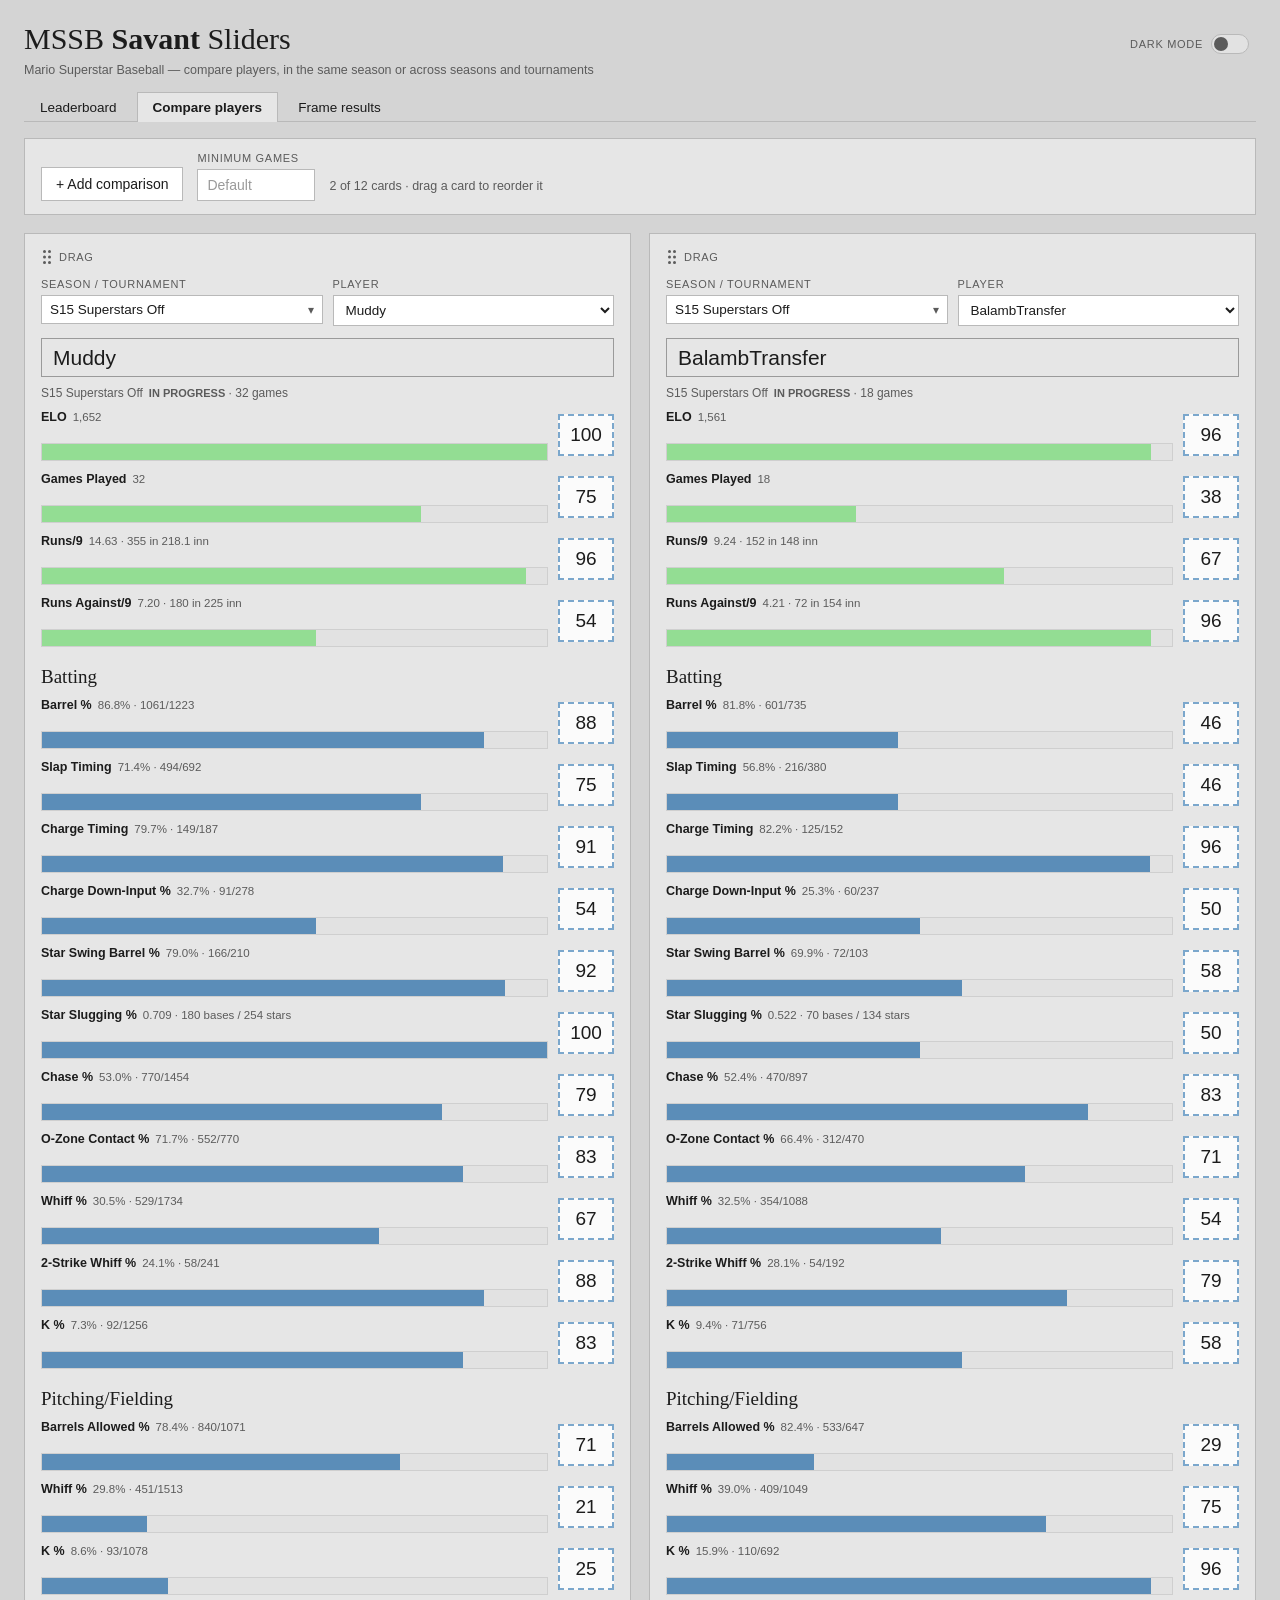
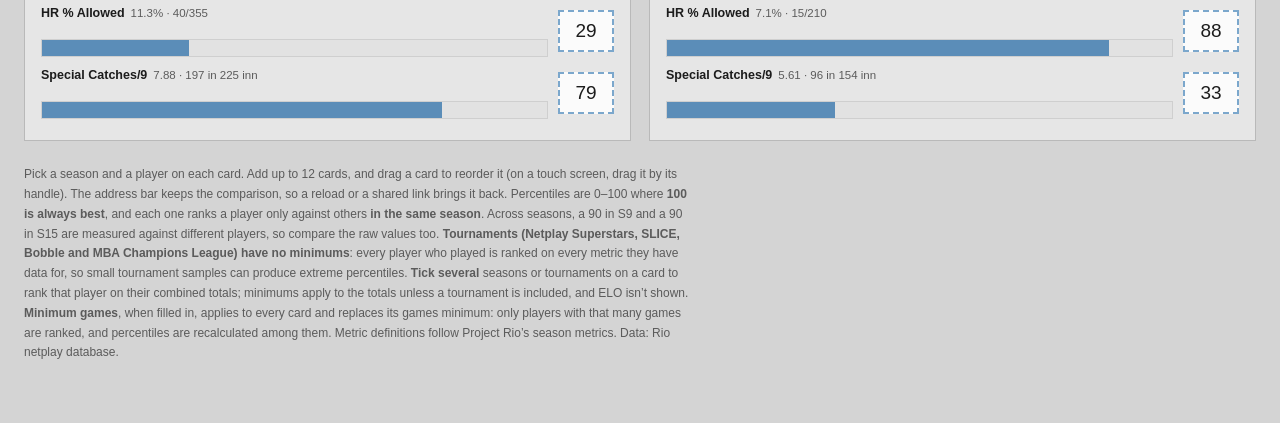
==== commit 9952654d: "Add a Frame results page A new tab shows what happens when a character hits the ball on each frame o" ====
--- a/site/compare.html
+++ b/site/compare.html
@@ -74,6 +74,7 @@
   <nav class="tabs" aria-label="Pages">
     <a href="index.html">Leaderboard</a>
     <a href="compare.html" aria-current="page">Compare players</a>
+    <a href="frames.html">Frame results</a>
   </nav>
 </header>
 
--- a/site/shared.css
+++ b/site/shared.css
@@ -36,6 +36,14 @@
   --shadow:rgba(0,0,0,.25);
   --backdrop:rgba(0,0,0,.45);
   --drop-zone:rgba(123,167,204,.14);
+  /* Frame results heatmap: one blue ramp, light (small share) to dark (large),
+     each step with the ink that clears 4.5:1 on it. Dark mode runs the same
+     steps the other way, so small shares recede into the dark page. */
+  --heat-1:#cde2fb; --heat-2:#9ec5f4; --heat-3:#6da7ec; --heat-4:#3987e5;
+  --heat-5:#256abf; --heat-6:#184f95; --heat-7:#0d366b;
+  --heat-ink-1:#1c1c1c; --heat-ink-2:#1c1c1c; --heat-ink-3:#1c1c1c; --heat-ink-4:#1c1c1c;
+  --heat-ink-5:#fff; --heat-ink-6:#fff; --heat-ink-7:#fff;
+  --heat-total:#d6d6d6;
   --serif:Georgia,"Times New Roman",serif;
   --sans:Arial,Helvetica,-apple-system,"Segoe UI",sans-serif;
 }
@@ -50,6 +58,11 @@
     --warn-bg:#3b2326; --warn-line:#7c3f43; --warn-ink:#f4c7c9;
     --code-bg:#2d3136; --code-line:#42474e;
     --shadow:rgba(0,0,0,.6); --backdrop:rgba(0,0,0,.65); --drop-zone:rgba(107,159,205,.16);
+    --heat-1:#0d366b; --heat-2:#184f95; --heat-3:#256abf; --heat-4:#3987e5;
+    --heat-5:#6da7ec; --heat-6:#9ec5f4; --heat-7:#cde2fb;
+    --heat-ink-1:#fff; --heat-ink-2:#fff; --heat-ink-3:#fff; --heat-ink-4:#1b1d20;
+    --heat-ink-5:#1b1d20; --heat-ink-6:#1b1d20; --heat-ink-7:#1b1d20;
+    --heat-total:#33373d;
   }
 }
 :root[data-theme="dark"]{
@@ -62,6 +75,11 @@
   --warn-bg:#3b2326; --warn-line:#7c3f43; --warn-ink:#f4c7c9;
   --code-bg:#2d3136; --code-line:#42474e;
   --shadow:rgba(0,0,0,.6); --backdrop:rgba(0,0,0,.65); --drop-zone:rgba(107,159,205,.16);
+  --heat-1:#0d366b; --heat-2:#184f95; --heat-3:#256abf; --heat-4:#3987e5;
+  --heat-5:#6da7ec; --heat-6:#9ec5f4; --heat-7:#cde2fb;
+  --heat-ink-1:#fff; --heat-ink-2:#fff; --heat-ink-3:#fff; --heat-ink-4:#1b1d20;
+  --heat-ink-5:#1b1d20; --heat-ink-6:#1b1d20; --heat-ink-7:#1b1d20;
+  --heat-total:#33373d;
 }
 
 *{box-sizing:border-box}
@@ -100,6 +118,7 @@
 .tabs a[aria-current="page"]{background:var(--chrome);border-color:var(--line);font-weight:700}
 .tabs a:not([aria-current]):hover{text-decoration:underline}
 .tabs a:focus-visible{outline:2px solid var(--boxline);outline-offset:1px}
+@media (max-width:560px){ .tabs a{padding:7px 9px;font-size:13px;white-space:nowrap} }
 
 /* ---- controls ---- */
 .controls{display:flex;gap:14px;flex-wrap:wrap;align-items:flex-end;
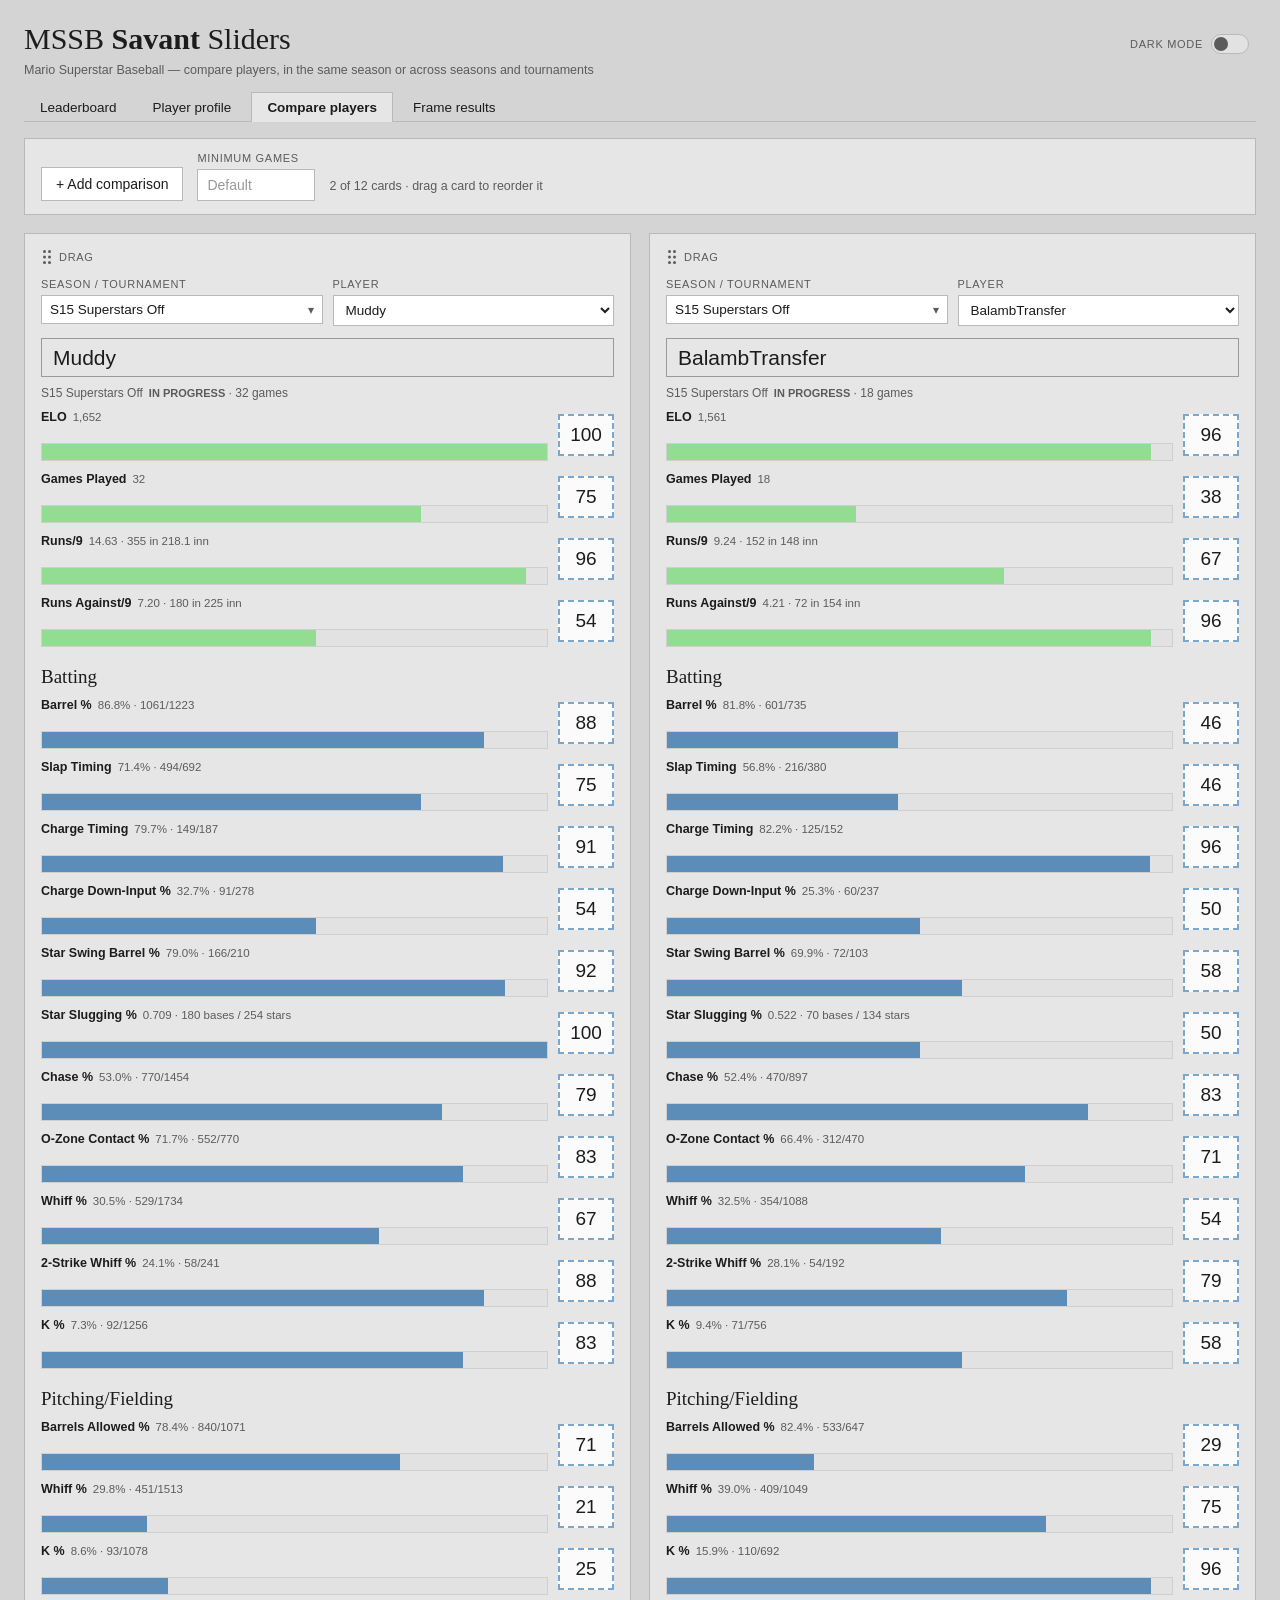
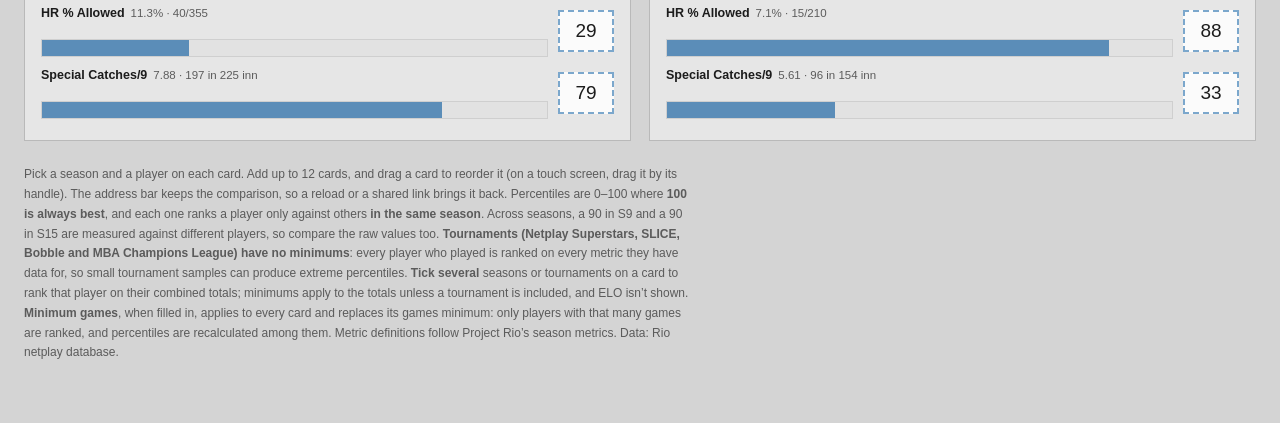
==== commit 77ab6269: "Add a Player profile page A new tab shows one player's Stars Off record for a season, a tournament, " ====
--- a/site/compare.html
+++ b/site/compare.html
@@ -73,6 +73,7 @@
   <p class="meta">Mario Superstar Baseball &mdash; compare players, in the same season or across seasons and tournaments</p>
   <nav class="tabs" aria-label="Pages">
     <a href="index.html">Leaderboard</a>
+    <a href="profile.html">Player profile</a>
     <a href="compare.html" aria-current="page">Compare players</a>
     <a href="frames.html">Frame results</a>
   </nav>
--- a/site/shared.css
+++ b/site/shared.css
@@ -44,6 +44,7 @@
   --heat-ink-1:#1c1c1c; --heat-ink-2:#1c1c1c; --heat-ink-3:#1c1c1c; --heat-ink-4:#1c1c1c;
   --heat-ink-5:#fff; --heat-ink-6:#fff; --heat-ink-7:#fff;
   --heat-total:#d6d6d6;
+  --trophy:#9a6b00;         /* trophy case icon, 3.8:1 on the panel */
   --serif:Georgia,"Times New Roman",serif;
   --sans:Arial,Helvetica,-apple-system,"Segoe UI",sans-serif;
 }
@@ -63,6 +64,7 @@
     --heat-ink-1:#fff; --heat-ink-2:#fff; --heat-ink-3:#fff; --heat-ink-4:#1b1d20;
     --heat-ink-5:#1b1d20; --heat-ink-6:#1b1d20; --heat-ink-7:#1b1d20;
     --heat-total:#33373d;
+    --trophy:#e3b341;
   }
 }
 :root[data-theme="dark"]{
@@ -80,6 +82,7 @@
   --heat-ink-1:#fff; --heat-ink-2:#fff; --heat-ink-3:#fff; --heat-ink-4:#1b1d20;
   --heat-ink-5:#1b1d20; --heat-ink-6:#1b1d20; --heat-ink-7:#1b1d20;
   --heat-total:#33373d;
+  --trophy:#e3b341;
 }
 
 *{box-sizing:border-box}
@@ -107,12 +110,16 @@
           border:1px solid var(--line);transition:background-color .15s,border-color .15s}
 .tt-knob{position:absolute;top:2px;left:2px;width:14px;height:14px;border-radius:50%;
          background:var(--muted);transition:transform .15s,background-color .15s}
-.theme-toggle[aria-checked="true"] .tt-track{background:var(--blue);border-color:var(--blue)}
-.theme-toggle[aria-checked="true"] .tt-knob{transform:translateX(18px);background:#fff}
+.theme-toggle[aria-checked="true"] .tt-track,.switch[aria-checked="true"] .tt-track{background:var(--blue);border-color:var(--blue)}
+.theme-toggle[aria-checked="true"] .tt-knob,.switch[aria-checked="true"] .tt-knob{transform:translateX(18px);background:#fff}
+/* The same switch, for page options (profile table splits). */
+.switch{display:inline-flex;align-items:center;gap:8px;background:none;border:1px solid transparent;padding:4px 6px;
+        color:var(--muted);font-family:var(--sans);font-size:11px;text-transform:uppercase;letter-spacing:.7px;cursor:pointer}
+.switch:hover{color:var(--ink)}
 @media (prefers-reduced-motion: reduce){ .tt-track,.tt-knob{transition:none} }
 
 /* ---- page tabs ---- */
-.tabs{display:flex;gap:4px;margin:0 0 16px;border-bottom:1px solid var(--line)}
+.tabs{display:flex;flex-wrap:wrap;gap:4px;margin:0 0 16px;border-bottom:1px solid var(--line)}
 .tabs a{padding:7px 15px;color:var(--ink);text-decoration:none;font-size:13.5px;
         border:1px solid transparent;border-bottom:none;margin-bottom:-1px}
 .tabs a[aria-current="page"]{background:var(--chrome);border-color:var(--line);font-weight:700}
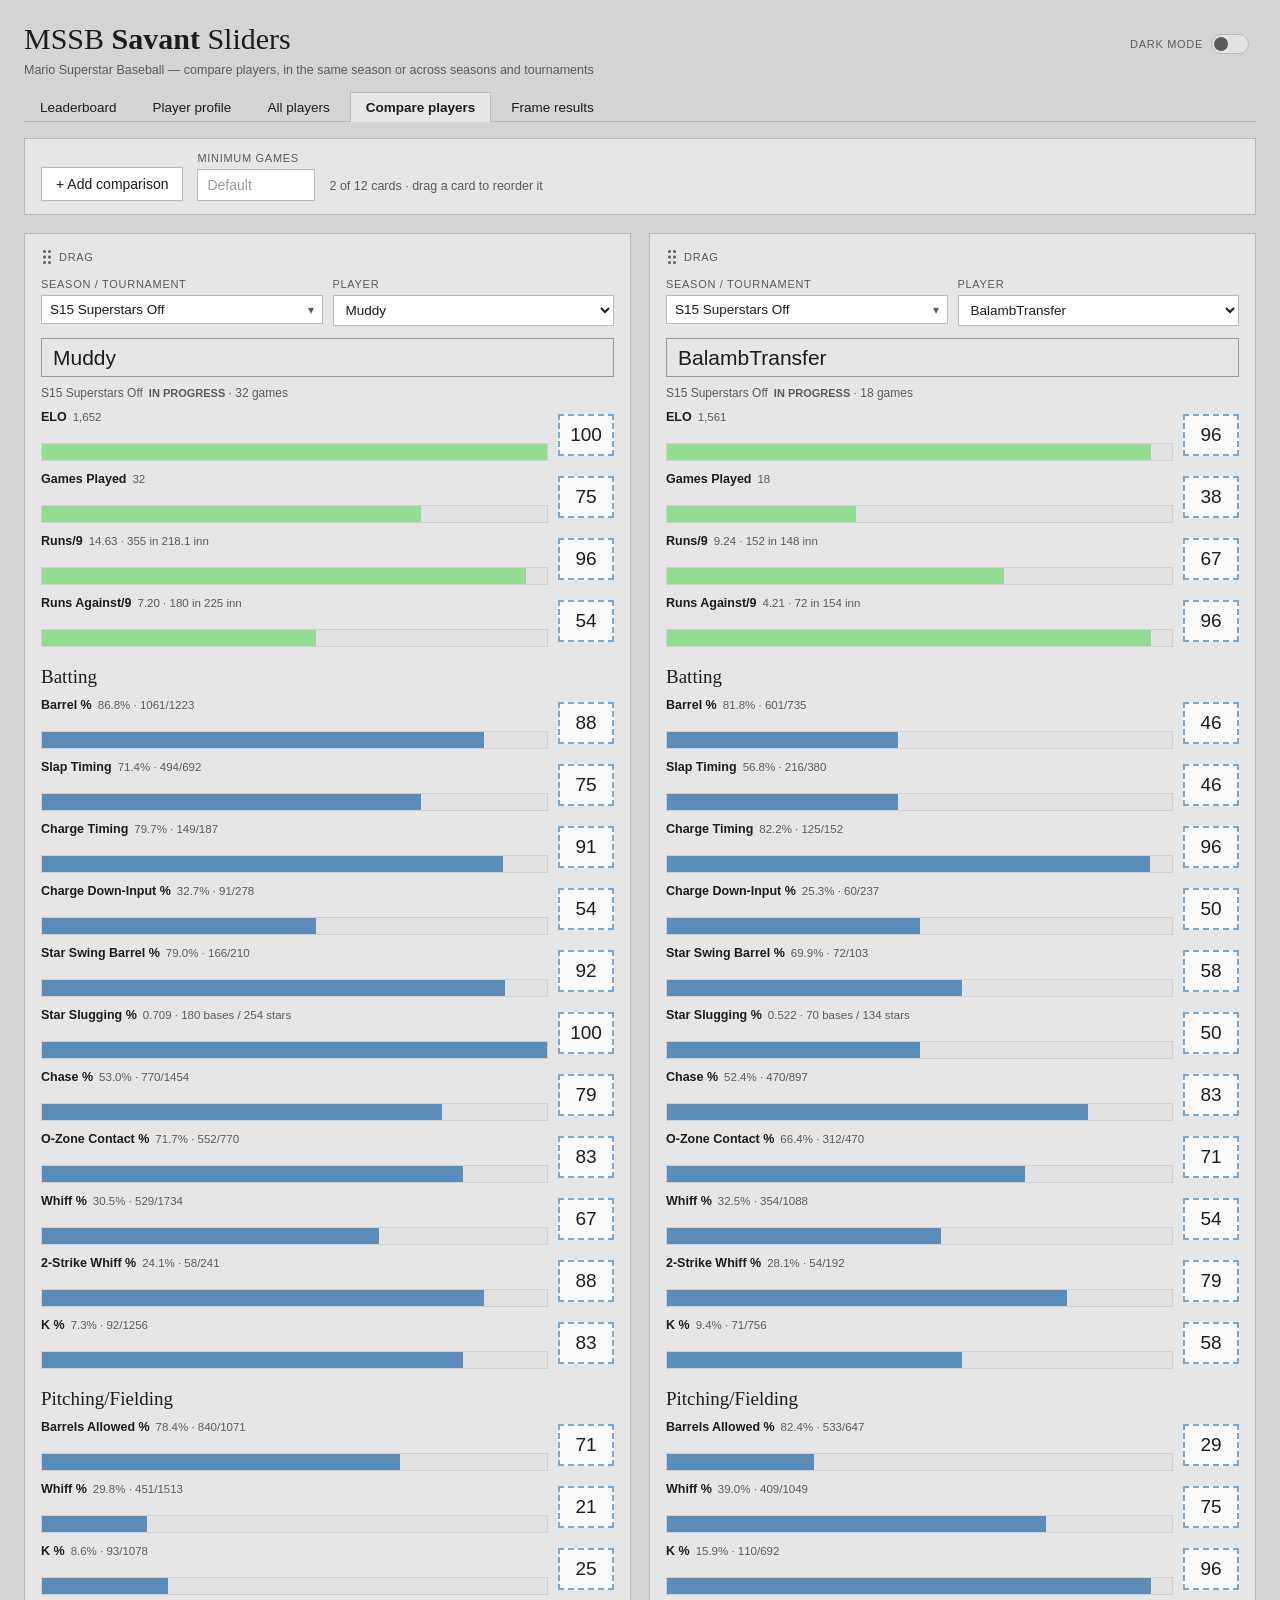
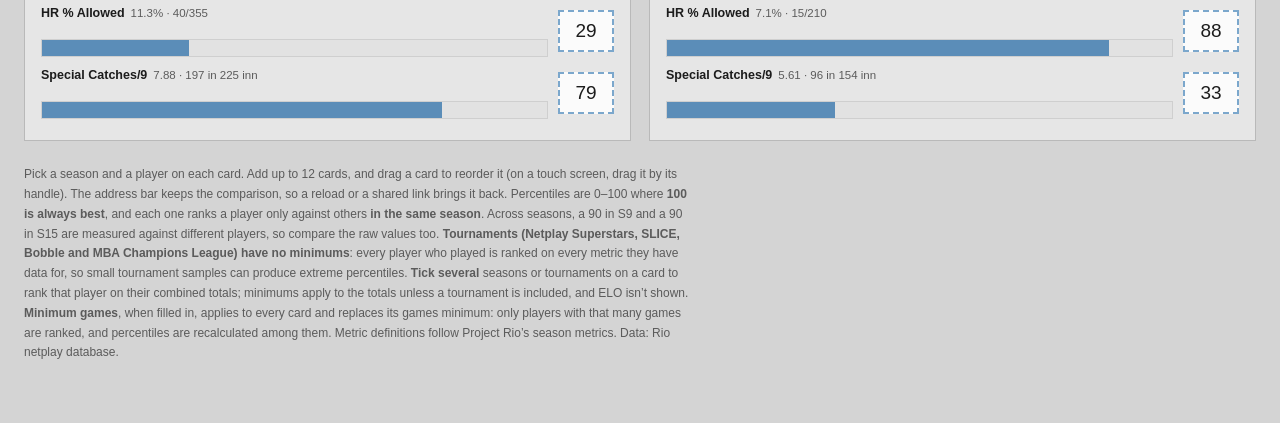
==== commit 679e0859: "Add an All players page A new tab shows the Stadium Record and Character Picks for every Stars Off g" ====
--- a/site/compare.html
+++ b/site/compare.html
@@ -74,6 +74,7 @@
   <nav class="tabs" aria-label="Pages">
     <a href="index.html">Leaderboard</a>
     <a href="profile.html">Player profile</a>
+    <a href="players.html">All players</a>
     <a href="compare.html" aria-current="page">Compare players</a>
     <a href="frames.html">Frame results</a>
   </nav>
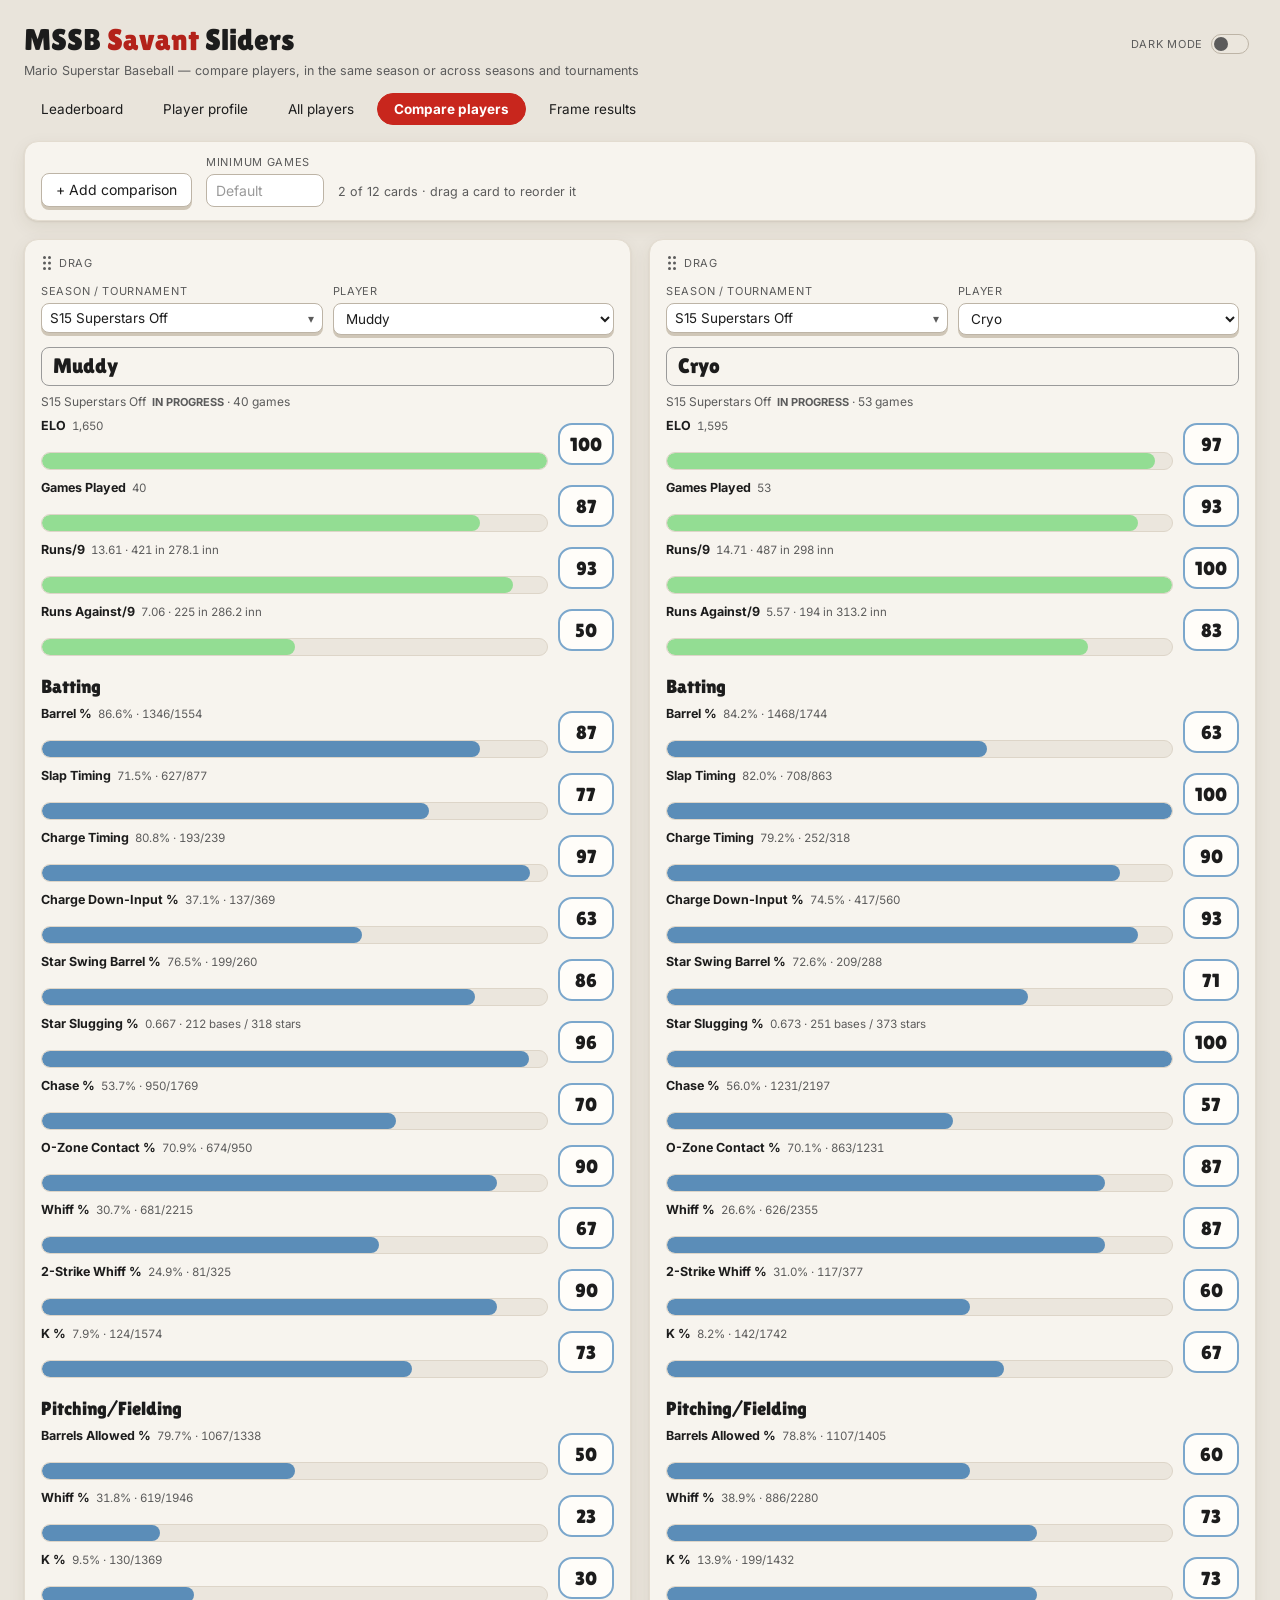
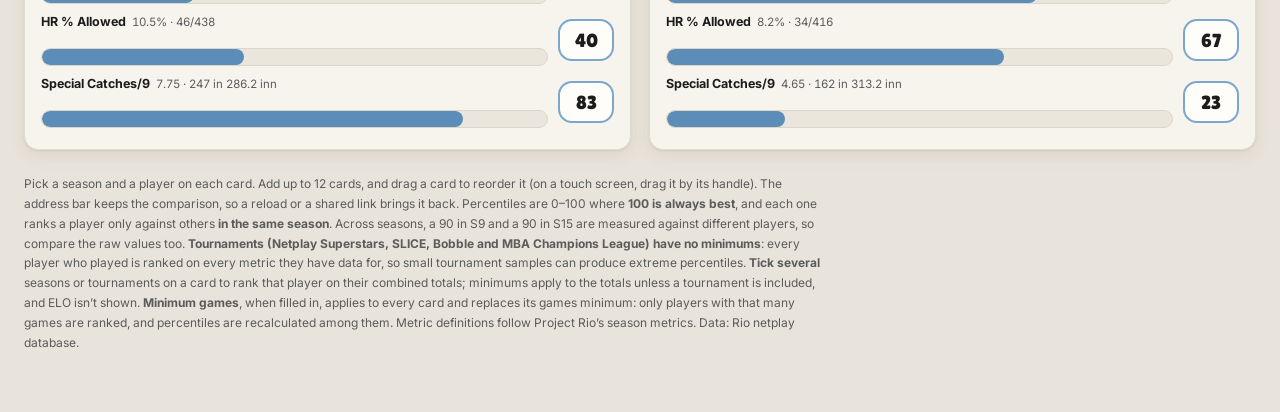
==== commit 8425bb82: "Switch to Lilita One and Inter with a playful look on every page Headings use Lilita One and all oth" ====
--- a/site/compare.html
+++ b/site/compare.html
@@ -60,6 +60,8 @@
   .card.dragging{box-shadow:0 16px 40px var(--shadow);opacity:.97}
   body.is-dragging, body.is-dragging *{cursor:grabbing !important}
 </style>
+<!-- Last, so it wins ties with the page styles above. -->
+<link rel="stylesheet" href="playful.css">
 </head>
 <body>
 <div class="wrap">
--- a/site/shared.css
+++ b/site/shared.css
@@ -45,8 +45,17 @@
   --heat-ink-5:#fff; --heat-ink-6:#fff; --heat-ink-7:#fff;
   --heat-total:#d6d6d6;
   --trophy:#9a6b00;         /* trophy case icon, 3.8:1 on the panel */
-  --serif:Georgia,"Times New Roman",serif;
-  --sans:Arial,Helvetica,-apple-system,"Segoe UI",sans-serif;
+  /* Win rates: diverging around 50%. Red below, blue above (the heat ramp's
+     steps), a neutral midpoint, three steps each way; the red steps match the
+     blue ones' lightness. Each ink clears 4.5:1 on its step. */
+  --wr-n3:#b13f3c; --wr-n2:#ea9a93; --wr-n1:#fad6d2; --wr-0:#f0efec;
+  --wr-p1:#cde2fb; --wr-p2:#86b6ef; --wr-p3:#256abf;
+  --wr-ink-n3:#fff; --wr-ink-n2:#1c1c1c; --wr-ink-n1:#1c1c1c; --wr-ink-0:#1c1c1c;
+  --wr-ink-p1:#1c1c1c; --wr-ink-p2:#1c1c1c; --wr-ink-p3:#fff;
+  /* --serif is only used for headings, so it holds the heading font (Lilita One);
+     --sans is everything else (Inter). Both are defined in the @font-face rules below. */
+  --serif:"Lilita One","Arial Black",sans-serif;
+  --sans:"Inter",Arial,Helvetica,-apple-system,"Segoe UI",sans-serif;
 }
 @media (prefers-color-scheme: dark){
   :root:not([data-theme="light"]){
@@ -65,6 +74,10 @@
     --heat-ink-5:#1b1d20; --heat-ink-6:#1b1d20; --heat-ink-7:#1b1d20;
     --heat-total:#33373d;
     --trophy:#e3b341;
+    --wr-n3:#f1aea8; --wr-n2:#dc615a; --wr-n1:#762221; --wr-0:#383835;
+    --wr-p1:#104281; --wr-p2:#3987e5; --wr-p3:#9ec5f4;
+    --wr-ink-n3:#1b1d20; --wr-ink-n2:#1b1d20; --wr-ink-n1:#e4e6e8; --wr-ink-0:#e4e6e8;
+    --wr-ink-p1:#e4e6e8; --wr-ink-p2:#1b1d20; --wr-ink-p3:#1b1d20;
   }
 }
 :root[data-theme="dark"]{
@@ -83,14 +96,35 @@
   --heat-ink-5:#1b1d20; --heat-ink-6:#1b1d20; --heat-ink-7:#1b1d20;
   --heat-total:#33373d;
   --trophy:#e3b341;
+  --wr-n3:#f1aea8; --wr-n2:#dc615a; --wr-n1:#762221; --wr-0:#383835;
+  --wr-p1:#104281; --wr-p2:#3987e5; --wr-p3:#9ec5f4;
+  --wr-ink-n3:#1b1d20; --wr-ink-n2:#1b1d20; --wr-ink-n1:#e4e6e8; --wr-ink-0:#e4e6e8;
+  --wr-ink-p1:#e4e6e8; --wr-ink-p2:#1b1d20; --wr-ink-p3:#1b1d20;
 }
+
+/* ---- fonts ----
+   Lilita One (headings) and Inter (text), both SIL OFL (fonts/OFL-*.txt),
+   self-hosted so file:// works. The latin-ext files only download when a
+   name needs those letters. */
+@font-face{font-family:"Lilita One";font-weight:400;font-display:swap;
+  src:url("fonts/lilita-one-latin-400-normal.woff2") format("woff2");
+  unicode-range:U+0000-00FF,U+0131,U+0152-0153,U+02BB-02BC,U+02C6,U+02DA,U+02DC,U+0304,U+0308,U+0329,U+2000-206F,U+20AC,U+2122,U+2191,U+2193,U+2212,U+2215,U+FEFF,U+FFFD}
+@font-face{font-family:"Lilita One";font-weight:400;font-display:swap;
+  src:url("fonts/lilita-one-latin-ext-400-normal.woff2") format("woff2");
+  unicode-range:U+0100-02BA,U+02BD-02C5,U+02C7-02CC,U+02CE-02D7,U+02DD-02FF,U+0304,U+0308,U+0329,U+1D00-1DBF,U+1E00-1E9F,U+1EF2-1EFF,U+2020,U+20A0-20AB,U+20AD-20C0,U+2113,U+2C60-2C7F,U+A720-A7FF}
+@font-face{font-family:"Inter";font-weight:100 900;font-display:swap;
+  src:url("fonts/inter-latin-wght-normal.woff2") format("woff2");
+  unicode-range:U+0000-00FF,U+0131,U+0152-0153,U+02BB-02BC,U+02C6,U+02DA,U+02DC,U+0304,U+0308,U+0329,U+2000-206F,U+20AC,U+2122,U+2191,U+2193,U+2212,U+2215,U+FEFF,U+FFFD}
+@font-face{font-family:"Inter";font-weight:100 900;font-display:swap;
+  src:url("fonts/inter-latin-ext-wght-normal.woff2") format("woff2");
+  unicode-range:U+0100-02BA,U+02BD-02C5,U+02C7-02CC,U+02CE-02D7,U+02DD-02FF,U+0304,U+0308,U+0329,U+1D00-1DBF,U+1E00-1E9F,U+1EF2-1EFF,U+2020,U+20A0-20AB,U+20AD-20C0,U+2113,U+2C60-2C7F,U+A720-A7FF}
 
 *{box-sizing:border-box}
 body{margin:0;background:var(--bg);color:var(--ink);font-family:var(--sans);font-size:14px}
 .wrap{max-width:1440px;margin:0 auto;padding:22px 24px 60px}
 
 header h1{font-family:var(--serif);font-weight:400;font-size:30px;margin:0 0 4px}
-header h1 b{font-weight:700}
+header h1 b{font-weight:400}   /* Lilita One has one weight; playful.css colours it instead */
 .meta{color:var(--muted);font-size:12.5px;margin:0 0 12px;line-height:1.6}
 /* Inline, not inline-block: an inline element's vertical padding doesn't grow
    the line, so a FINAL pill and plain IN PROGRESS text take the same height
--- a/site/playful.css
+++ b/site/playful.css
@@ -0,0 +1,92 @@
+/* Playful look, to match the Lilita One headings: rounded shapes, chunky
+   buttons, pill tabs, medals for the top 3 and a little motion.
+   Every page links it last, after shared.css and its own styles, so it wins
+   ties. The data colours (group greens and blues, heatmaps, win rates) and
+   the table cells are left alone on purpose: the fun is in the frame, not
+   the numbers. */
+
+/* ---- tokens ----
+   Same three-block pattern as shared.css: light, then dark twice. Only the
+   light surfaces change (warmer); the dark set just gains the new tokens.
+   Contrast checked: muted text 5.4:1 on the page, 6.2:1 on panels; white on
+   the red accent 5.6:1; "Savant" 5.3:1 light, 6.7:1 dark. */
+:root{
+  --r-sm:8px; --r-md:14px; --r-pill:999px;
+  --bg:#e9e4db; --chrome:#f7f4ee; --line:#bdb4a6; --track:#ebe6dd; --trackline:#ddd5c8;
+  --rowline:#e7e1d7; --boxbg:#fffdf9; --surface-hover:#f3eee5;
+  --accent:#c8261d; --accent-ink:#fff; --accent-text:#b3221a;
+  --edge:#cfc6b7;                /* chunky button bottom edge */
+  --panel-edge:#e3dcd0;
+  --panel-shadow:0 1px 2px rgba(80,60,30,.10),0 6px 18px rgba(80,60,30,.08);
+  --row-hover:#efe8dc;
+  --heat-total:#ddd6ca;          /* Total rows: the old grey, warmed to sit on cream (same contrast) */
+  --gold:#f2c14e; --silver:#cfd4db; --bronze:#dfa06e; --medal-ink:#1c1c1c;
+}
+@media (prefers-color-scheme: dark){
+  :root:not([data-theme="light"]){
+    --accent-text:#ff7b70; --edge:#0f1012; --panel-edge:var(--line);
+    --panel-shadow:0 1px 2px rgba(0,0,0,.35),0 6px 18px rgba(0,0,0,.3);
+    --row-hover:#2d3136;
+  }
+}
+:root[data-theme="dark"]{
+  --accent-text:#ff7b70; --edge:#0f1012; --panel-edge:var(--line);
+  --panel-shadow:0 1px 2px rgba(0,0,0,.35),0 6px 18px rgba(0,0,0,.3);
+  --row-hover:#2d3136;
+}
+
+/* ---- title: one weight in Lilita One, so colour marks "Savant" ---- */
+header h1 b{color:var(--accent-text)}
+
+/* ---- page tabs: pills, the current page filled red ---- */
+.tabs{border-bottom:none;gap:6px}
+.tabs a{border:1px solid transparent;border-radius:var(--r-pill);margin-bottom:0;padding:7px 16px;
+        transition:background-color .15s,border-color .15s}
+.tabs a[aria-current="page"]{background:var(--accent);border-color:var(--accent);color:var(--accent-ink)}
+.tabs a:not([aria-current]):hover{text-decoration:none;background:var(--chrome);border-color:var(--panel-edge)}
+@media (max-width:560px){ .tabs a{padding:7px 11px} }
+
+/* ---- panels: soft shadow and rounded corners instead of hard lines ---- */
+.panel,.controls,.tile{border-radius:var(--r-md);border-color:var(--panel-edge);box-shadow:var(--panel-shadow)}
+.mode-note,.warn,.trophy,.heat-tip{border-radius:var(--r-sm)}
+.card-placeholder{border-radius:var(--r-md)}
+code{border-radius:4px}
+
+/* ---- names and big numbers in the heading font ---- */
+.pname .box,.c-title{font-family:var(--serif);border-radius:var(--r-sm)}
+.tile .v{font-family:var(--serif)}
+
+/* ---- controls: rounded, and buttons that press like game buttons ---- */
+.controls select,.min-games,.player-field input,.card-controls select,.picker-btn,.btn{border-radius:var(--r-sm)}
+.grip{border-radius:var(--r-sm)}
+.card-remove{border-radius:var(--r-pill)}
+.controls select,.card-controls select,.picker-btn,.btn{box-shadow:0 3px 0 var(--edge);transition:transform .08s,box-shadow .08s}
+.controls select:hover,.card-controls select:hover,.picker-btn:hover,.btn:hover:not(:disabled){transform:translateY(-1px);box-shadow:0 4px 0 var(--edge)}
+.controls select:active,.card-controls select:active,.picker-btn:active,.btn:active:not(:disabled){transform:translateY(2px);box-shadow:0 1px 0 var(--edge)}
+.picker-panel{border-radius:var(--r-md)}
+dialog.defs{border-radius:var(--r-md);border-color:var(--panel-edge);overflow:hidden}
+.defs-close{border-radius:var(--r-pill)}
+
+/* ---- bars: pills that grow into place ---- */
+.strack,.lb-track{border-radius:var(--r-pill);overflow:hidden}
+.strack>i,.lb-track>i{border-radius:inherit;transform-origin:left;animation:bar-grow .6s cubic-bezier(.2,.8,.2,1)}
+@keyframes bar-grow{from{transform:scaleX(0)}}
+
+/* ---- percentile boxes: a solid rounded score tile in the heading font ---- */
+.sval{border-style:solid;border-radius:var(--r-md);font-family:var(--serif);font-size:24px}
+.sval.na{font-family:var(--sans);font-size:15px}
+
+/* ---- leaderboard: rows highlight on hover (no dividers), medals for 1-3 ---- */
+.lb-row{border-bottom:none;border-radius:var(--r-sm);padding:5px 6px}
+.lb-row:hover{background:var(--row-hover)}
+/* The negative margin keeps medal rows the same height as the rest. */
+#lb>.lb-row:nth-child(-n+3) .lb-rank{justify-self:end;display:grid;place-items:center;width:20px;height:20px;
+  margin:-2px 0;border-radius:50%;color:var(--medal-ink);font-weight:700;font-size:11px}
+#lb>.lb-row:nth-child(1) .lb-rank{background:var(--gold)}
+#lb>.lb-row:nth-child(2) .lb-rank{background:var(--silver)}
+#lb>.lb-row:nth-child(3) .lb-rank{background:var(--bronze)}
+
+@media (prefers-reduced-motion: reduce){
+  .strack>i,.lb-track>i{animation:none}
+  .tabs a,.controls select,.card-controls select,.picker-btn,.btn{transition:none}
+}
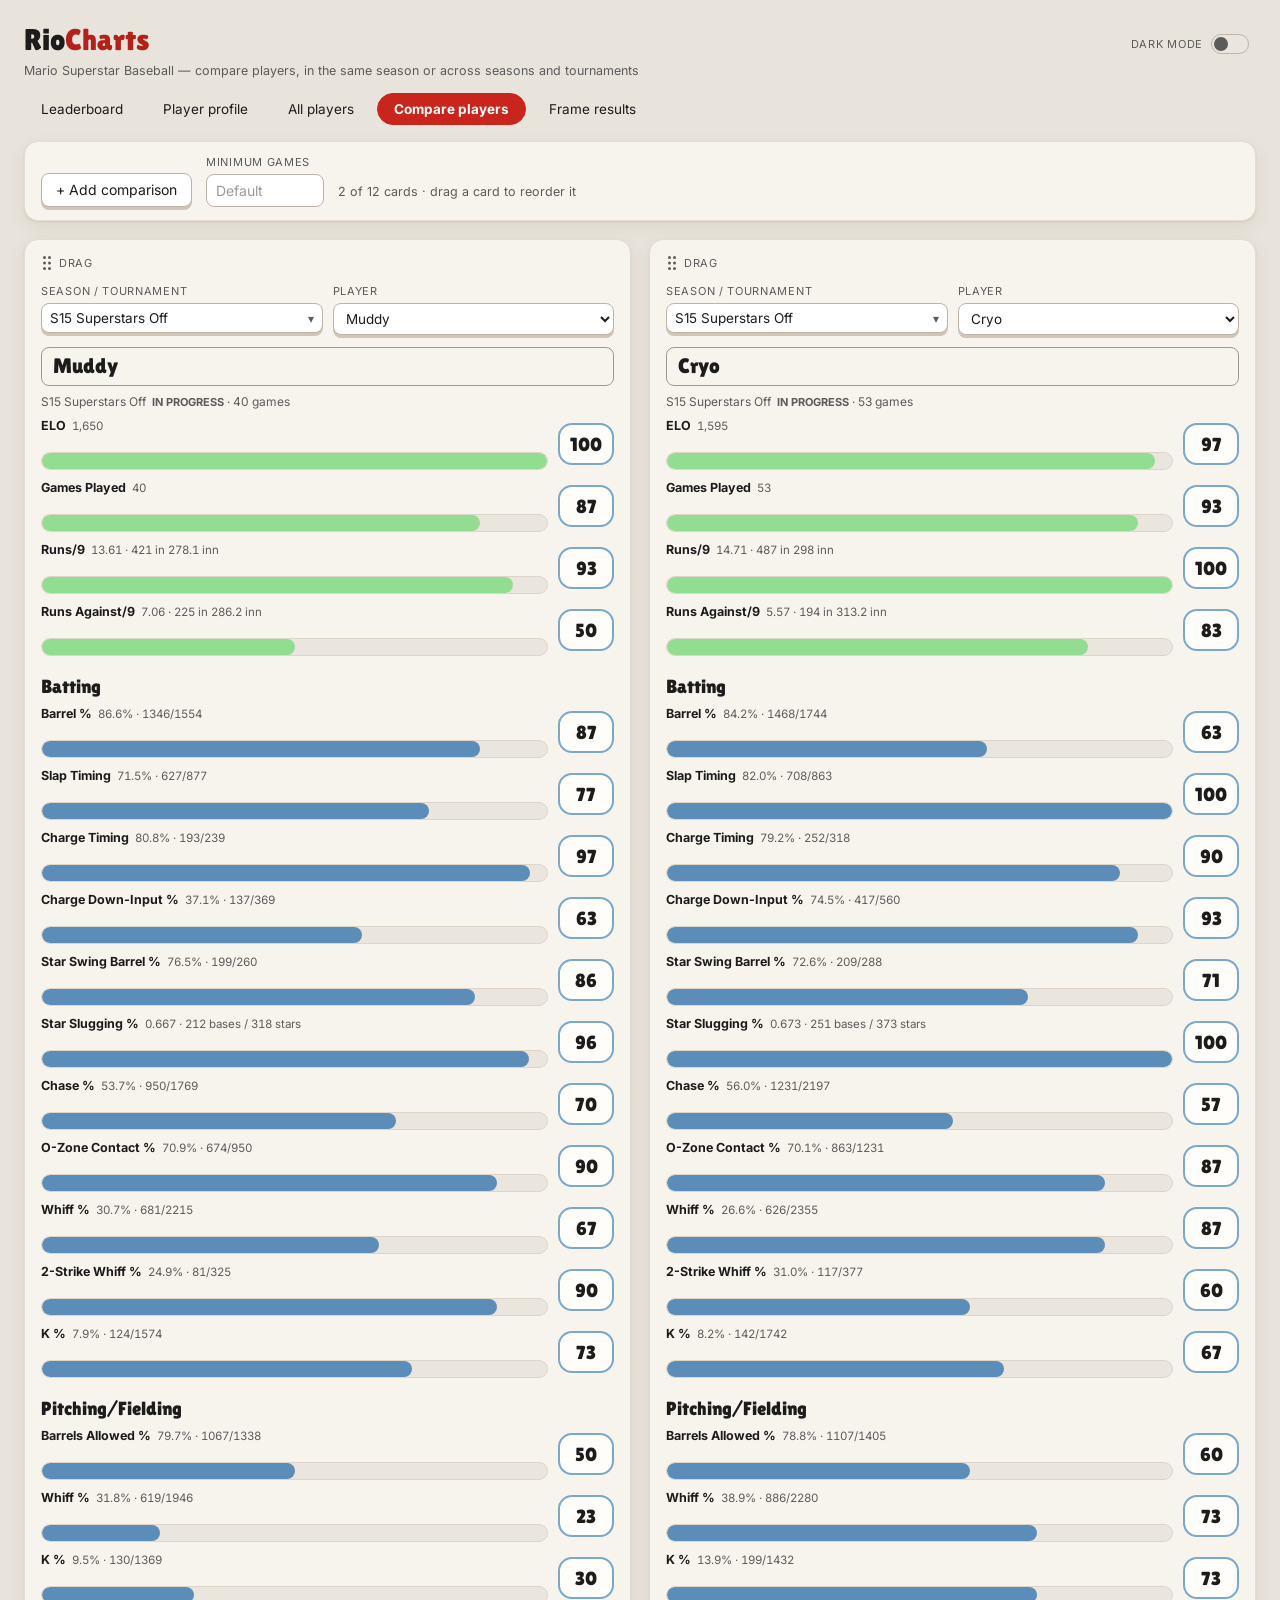
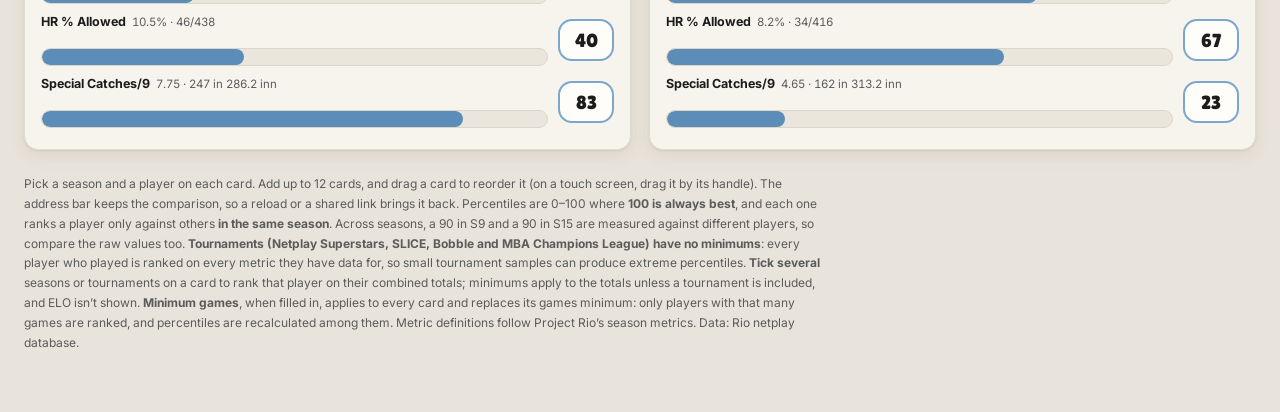
==== commit e1c74a0c: "Rename the site to RioCharts Page titles, the header (Rio + Charts in the accent colour), README, th" ====
--- a/site/compare.html
+++ b/site/compare.html
@@ -3,7 +3,7 @@
 <head>
 <meta charset="utf-8">
 <meta name="viewport" content="width=device-width, initial-scale=1">
-<title>Compare Players · MSSB Savant Sliders</title>
+<title>Compare Players · RioCharts</title>
 <script>
 /* Apply a saved theme before the first paint, so a reload in dark mode doesn't flash light. */
 try{var t=localStorage.getItem("mssb-theme");if(t==="dark"||t==="light")document.documentElement.setAttribute("data-theme",t);}catch(e){}
@@ -67,7 +67,7 @@
 <div class="wrap">
 <header>
   <div class="topbar">
-    <h1>MSSB <b>Savant</b> Sliders</h1>
+    <h1>Rio<b>Charts</b></h1>
     <button type="button" class="theme-toggle" id="theme-toggle" role="switch" aria-checked="false">
       <span>Dark mode</span><span class="tt-track" aria-hidden="true"><span class="tt-knob"></span></span>
     </button>
--- a/site/playful.css
+++ b/site/playful.css
@@ -9,7 +9,7 @@
    Same three-block pattern as shared.css: light, then dark twice. Only the
    light surfaces change (warmer); the dark set just gains the new tokens.
    Contrast checked: muted text 5.4:1 on the page, 6.2:1 on panels; white on
-   the red accent 5.6:1; "Savant" 5.3:1 light, 6.7:1 dark. */
+   the red accent 5.6:1; "Charts" 5.3:1 light, 6.7:1 dark. */
 :root{
   --r-sm:8px; --r-md:14px; --r-pill:999px;
   --bg:#e9e4db; --chrome:#f7f4ee; --line:#bdb4a6; --track:#ebe6dd; --trackline:#ddd5c8;
@@ -35,7 +35,7 @@
   --row-hover:#2d3136;
 }
 
-/* ---- title: one weight in Lilita One, so colour marks "Savant" ---- */
+/* ---- title: one weight in Lilita One, so colour marks "Charts" ---- */
 header h1 b{color:var(--accent-text)}
 
 /* ---- page tabs: pills, the current page filled red ---- */
